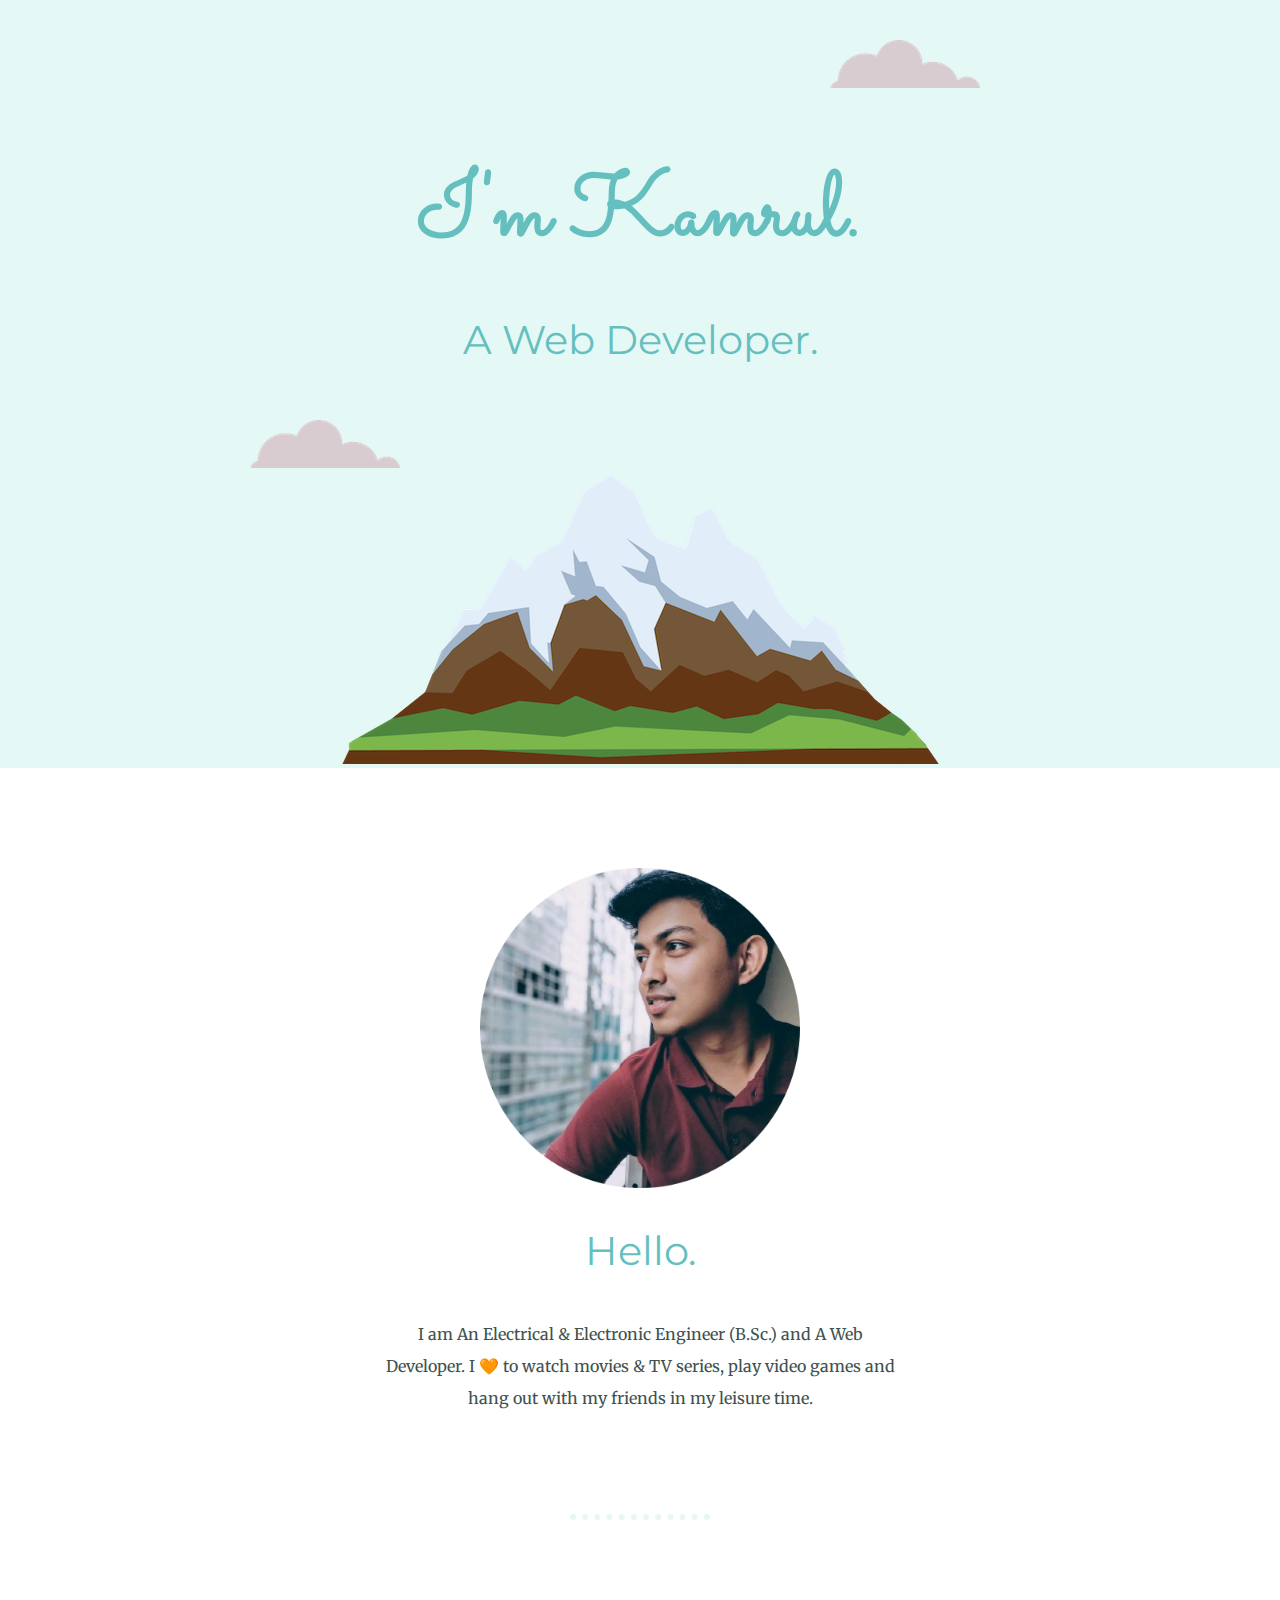
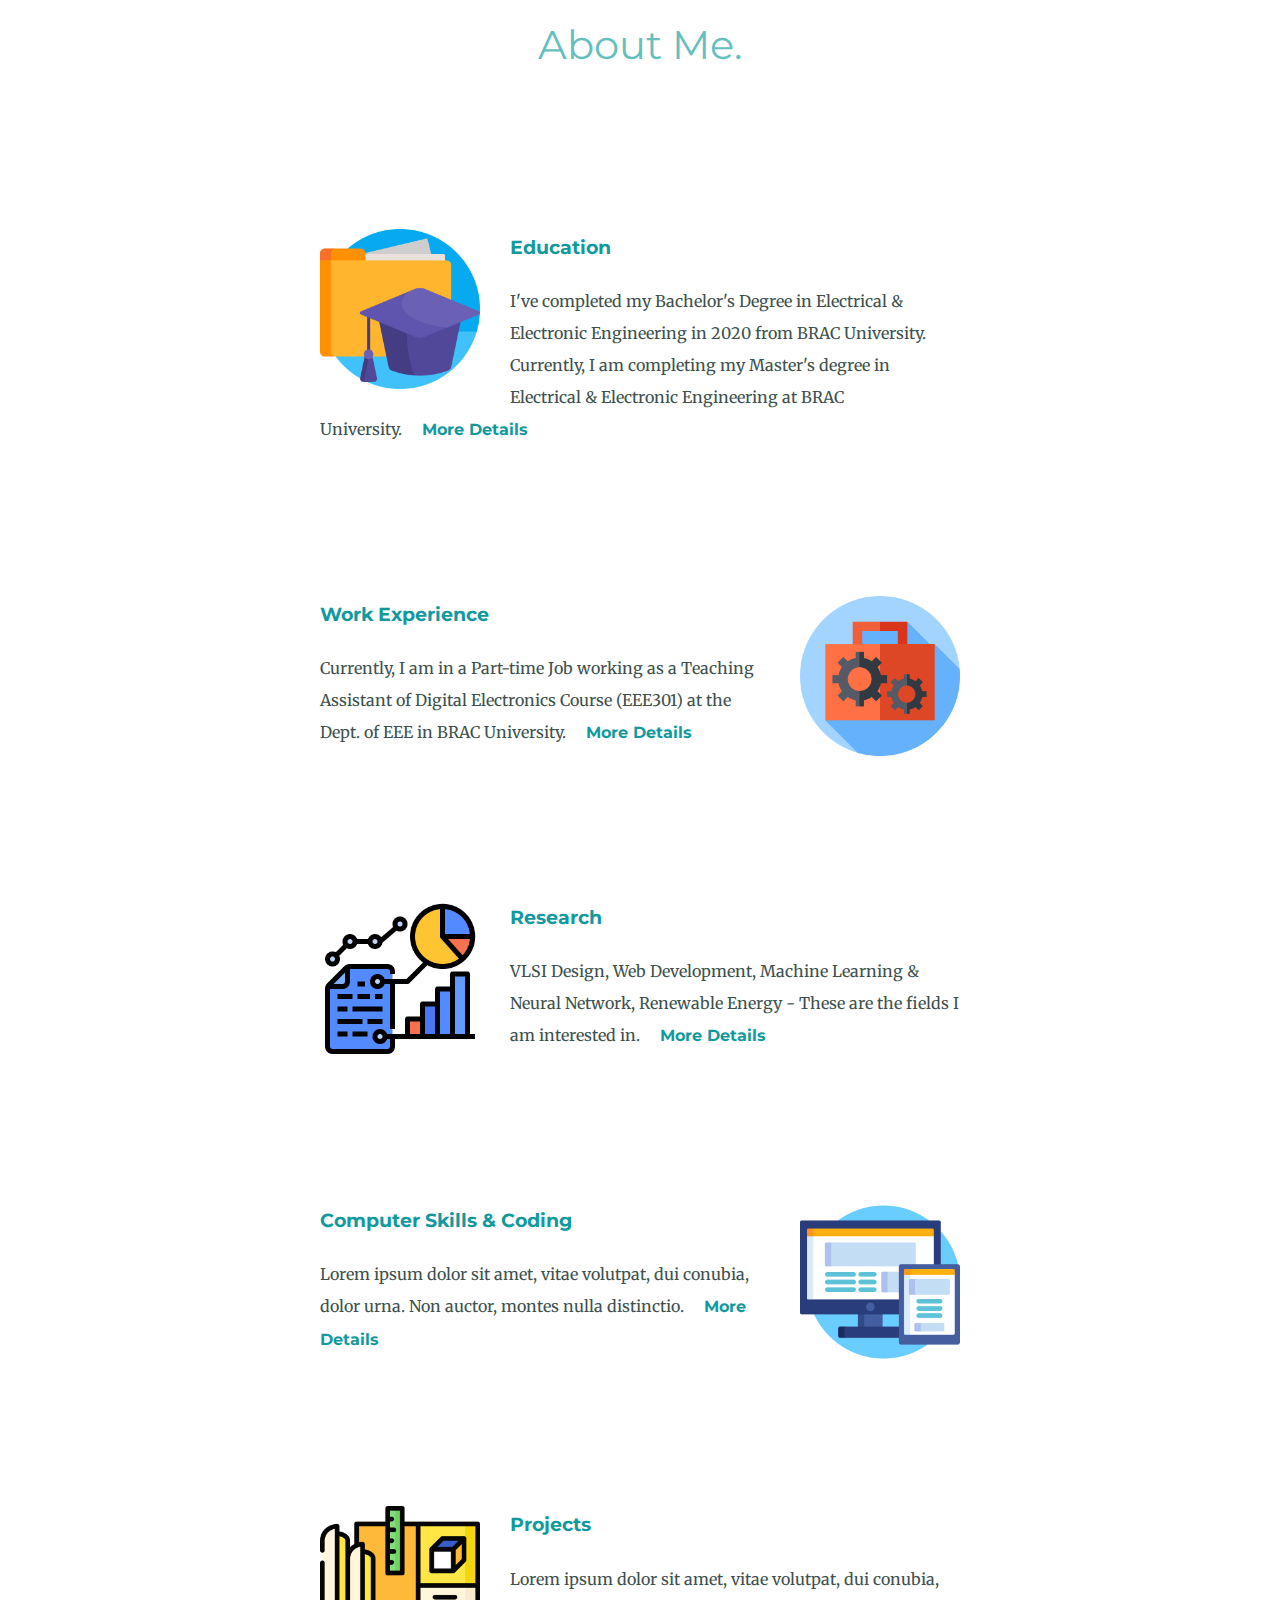
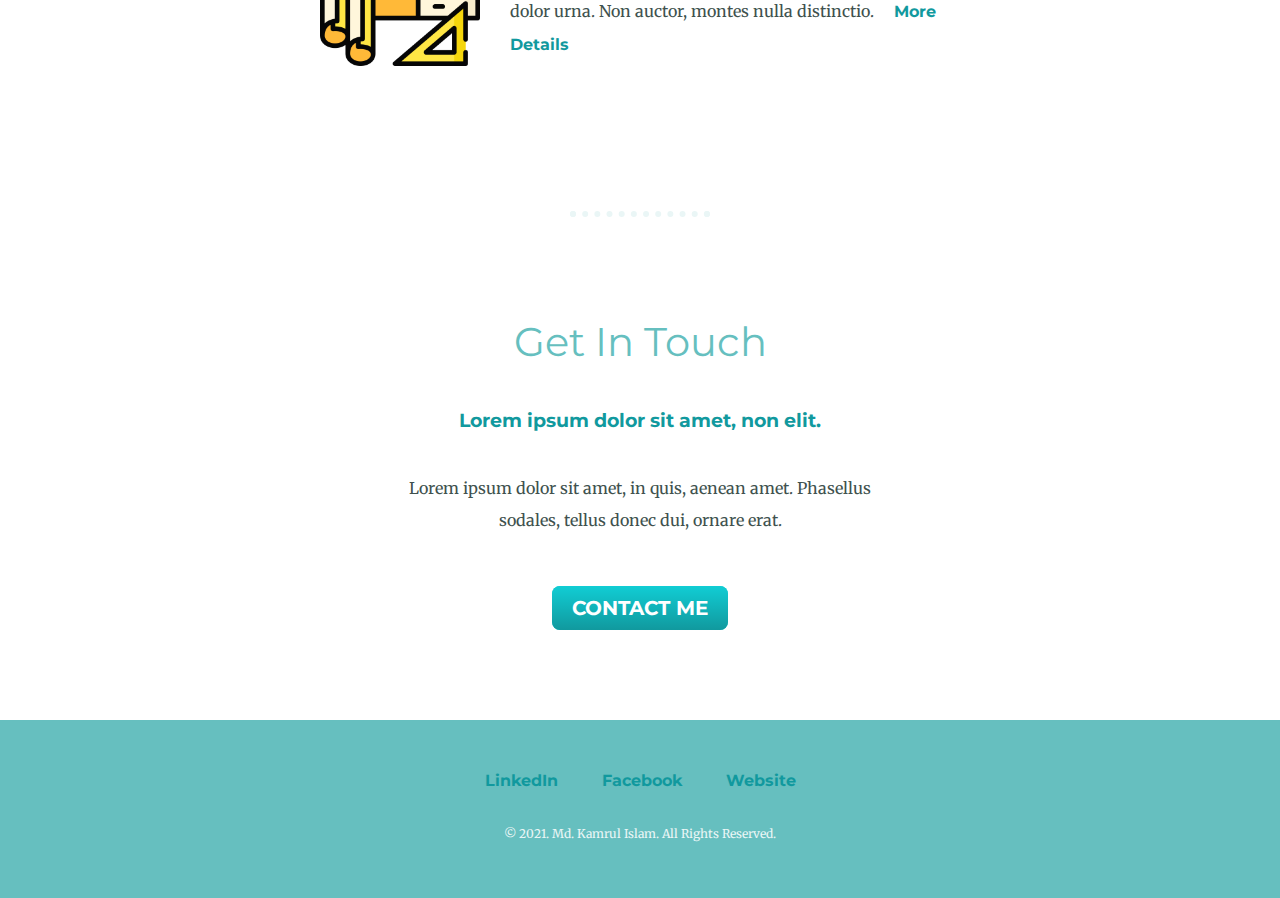
==== index.html @ ccb2a46f "2nd Commit - 22nd June 2021" ====
<!DOCTYPE html>
<html lang="en" dir="ltr">
  <head>
    <meta name="description" charset="utf-8" content="Md. Kamrul Islam. Electrial and Electronic Engineering. Computer Science. BRAC University. Interested Areas: VLSI Design, Web Development, Machine Learning & Neural Network, Renewable Energy.">
    <title>Md. Kamrul Islam</title>
    <link rel="icon" href="images/Kamrul-favicon.ico">
    <link rel="stylesheet" href="css/styles.css">
    <link rel="preconnect" href="https://fonts.gstatic.com">
    <link href="https://fonts.googleapis.com/css2?family=Merriweather:ital,wght@0,300;0,400;0,700;0,900;1,300;1,400;1,700;1,900&family=Montserrat:ital,wght@0,100;0,200;0,300;0,400;0,500;0,600;0,700;0,800;0,900;1,100;1,200;1,300;1,400;1,500;1,600;1,700;1,800;1,900&family=Sacramento&display=swap" rel="stylesheet">
  </head>
  <body>
    <div class="top-container">
      <img class="top-cloud" src="images/cloud.png" alt="cloud-img">
      <h1>I'm Kamrul.</h1>
      <h2 class="bio">A Web Developer.</h2>
      <img class="bot-cloud" src="images/cloud.png" alt="cloud-img">
      <img src="images/mountain.png" alt="mountain-img">
    </div>

    <div class="middle-container">
      <div class="profie">
        <img class="my-pic" src="images/kamrul-img2.png" alt="">
        <h2>Hello.</h2>
        <p class="intro">I am An Electrical & Electronic Engineer (B.Sc.) and A Web Developer. I 🧡 to watch movies & TV series, play video games and hang out with my friends in my leisure time.</p>
      </div>

      <hr>

      <div class="skills">
        <h2>About Me.</h2>
        <div class="slot">
          <div class="skill-row">
            <img class="edu-img" src="images/education.png" alt="">
            <h3>Education</h3>
            <p>I've completed my Bachelor's Degree in Electrical & Electronic Engineering in 2020 from BRAC University. Currently, I am completing my Master's degree in Electrical & Electronic Engineering at BRAC University.<a class="mid-anchor" href="education.html">More Details</a></p>
          </div>
        </div>
        <div class="slot">
          <div class="skill-row">
            <img class="work-img" src="images/work.png" alt="">
            <h3>Work Experience</h3>
            <p>Currently, I am in a Part-time Job working as a Teaching Assistant of Digital Electronics Course (EEE301) at the Dept. of EEE in BRAC University.<a class="mid-anchor" href="education.html">More Details</a></p>
          </div>
        </div>
        <div class="skill-row">
          <img class="res-img" src="images/research.png" alt="">
          <h3>Research</h3>
          <p>VLSI Design, Web Development, Machine Learning & Neural Network, Renewable Energy - These are the fields I am interested in.<a class="mid-anchor" href="education.html">More Details</a></p>
        </div>
        <div class="skill-row">
          <img class="comp-img" src="images/computer.png" alt="">
          <h3>Computer Skills & Coding</h3>
          <p>Lorem ipsum dolor sit amet, vitae volutpat, dui conubia, dolor urna. Non auctor, montes nulla distinctio.<a class="mid-anchor" href="education.html">More Details</a></p>
        </div>
        <div class="skill-row">
          <img class="proj-img" src="images/project.png" alt="">
          <h3>Projects</h3>
          <p>Lorem ipsum dolor sit amet, vitae volutpat, dui conubia, dolor urna. Non auctor, montes nulla distinctio.<a class="mid-anchor" href="education.html">More Details</a></p>
        </div>
      </div>

      <hr>

      <div class="contact-me">
        <h2>Get In Touch</h2>
        <h3>Lorem ipsum dolor sit amet, non elit.</h3>
        <p class="contact-message">Lorem ipsum dolor sit amet, in quis, aenean amet. Phasellus sodales, tellus donec dui, ornare erat.</p>
        <a class="btn" href="mailto:kamrulshuvo41@gmail.com">CONTACT ME</a>
      </div>
    </div>

    <div class="bottom-container">
      <a class="foot-anchor" href="https://www.linkedin.com/in/md-kamrul-islam-7409b4176/">LinkedIn</a>
      <a class="foot-anchor" href="https://www.facebook.com/kamrulshuvo20/">Facebook</a>
      <a class="foot-anchor" href="https://mdkamrulislam-web.github.io/My-CV/">Website</a>
      <p class="copy-right">© 2021. Md. Kamrul Islam. All Rights Reserved.</p>
    </div>
  </body>
</html>
---- css/styles.css ----
body{
  color: #40514E;
  margin: 0;
  text-align: center;
  font-family: 'Merriweather', serif;
}

h1{
  color: #66BFBF;
  font-family: 'Sacramento', cursive;
  font-size: 5.625rem;  /* 100% Font Size = 16px. Equivalent of 90px Font Size in % = (90/16)*100% = 562.5 */
  /* line-height: 2; */
  margin: 50px auto 0 auto;
  /* 1em = 16px = 100%. 90px = 5.625em
  rem = root em */
}
h2{
  color: #66BFBF;
  font-family: 'Montserrat', sans-serif;
  font-weight: normal;
  font-size: 2.50rem;
  padding-bottom: 10px;
}

h3{
  color: #11999E;
  font-family: 'Montserrat', sans-serif;
}

p{
  line-height: 2;
}

hr{
  border: dotted #EAF6F6 6px;
  border-bottom: 0;
  width: 10%;
  margin: 100px auto;
}

a{
  color: #11999E;
  font-family: 'Montserrat', sans-serif;
  margin: 10px 20px;
  text-decoration: none;
  font-weight: bold;
}

a:hover{
  color: #EAF6F6;
  font-family: 'Montserrat', sans-serif;
  margin: 10px 20px;
  text-decoration: none;
  font-weight: bold;
}

.top-container{
  background-color: #E4F9F5;
  position: relative;
  padding-top: 100px;
}
/*
.bio{
  color: #66BFBF;
  font-family: 'Montserrat', sans-serif;
  font-weight: normal;
  font-size: 2.50rem;
}
*/
.top-cloud{
  position: absolute;
  right: 300px;
  top: 40px;
}

.bot-cloud{
  position: absolute;
  left: 250px;
  bottom: 300px;
}

/************* MIDDLE CONTAINER **************/
.middle-container{
  margin: 100px 0;
}

.my-pic{
  width: 25%;
}

.intro{
  width: 40%;
  margin: auto;
}

.slot{
}

.slot:hover{
  background-color: #EAF6F6;
}

.skill-row{
  margin: 150px auto;
  width: 50%;
  text-align: left;
  line-height: 2;
}

.edu-img{
  float: left;
  width: 25%;
  margin-right: 30px;
}

.work-img{
  float: right;
  width: 25%;
  margin-left: 30px;
}

.res-img{
  float: left;
  width: 25%;
  margin-right: 30px;
}

.comp-img{
  float: right;
  width: 25%;
  margin-left: 30px;
}

.proj-img{
  float: left;
  width: 25%;
  margin-right: 30px;
}

.contact-message{
  width: 40%;
  margin: 40px auto 60px auto;
}

.btn {
  background: #11cdd4;
  background-image: -webkit-linear-gradient(top, #11cdd4, #11999e);
  background-image: -moz-linear-gradient(top, #11cdd4, #11999e);
  background-image: -ms-linear-gradient(top, #11cdd4, #11999e);
  background-image: -o-linear-gradient(top, #11cdd4, #11999e);
  background-image: linear-gradient(to bottom, #11cdd4, #11999e);
  -webkit-border-radius: 8;
  -moz-border-radius: 8;
  border-radius: 8px;
  font-family: 'Montserrat', sans-serif;
  font-weight: bold;
  color: #ffffff;
  font-size: 20px;
  padding: 10px 20px 10px 20px;
  text-decoration: none;
}

.btn:hover {
  background: #30e3cb;
  background-image: -webkit-linear-gradient(top, #30e3cb, #2bc4ad);
  background-image: -moz-linear-gradient(top, #30e3cb, #2bc4ad);
  background-image: -ms-linear-gradient(top, #30e3cb, #2bc4ad);
  background-image: -o-linear-gradient(top, #30e3cb, #2bc4ad);
  background-image: linear-gradient(to bottom, #30e3cb, #2bc4ad);
  text-decoration: none;
}

.bottom-container{
  background-color: #66BFBF;
  padding: 50px 0 20px 0;
}

.copy-right{
  color: #EAF6F6;
  font-size: 0.75rem;
  padding: 20px 0;
}

/*
font-family: 'Merriweather', serif;
font-family: 'Montserrat', sans-serif;
font-family: 'Sacramento', cursive;
*/
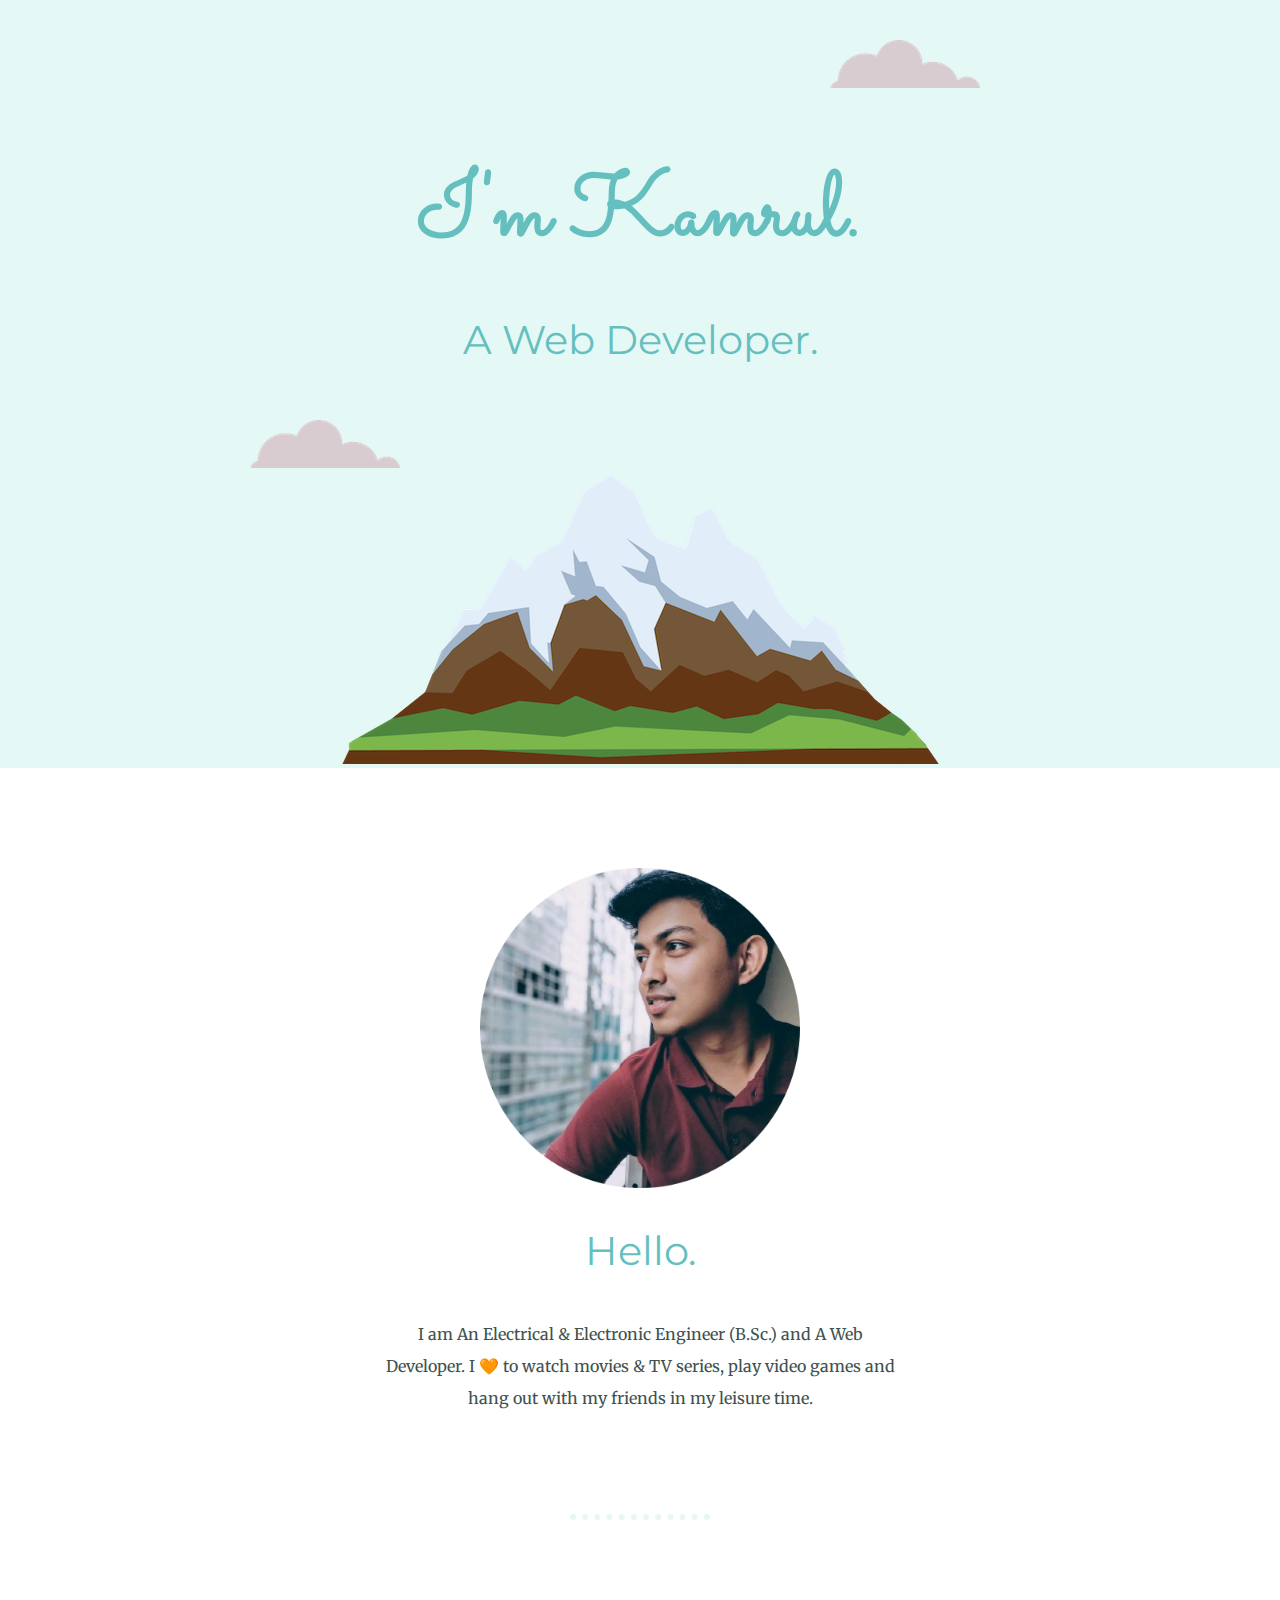
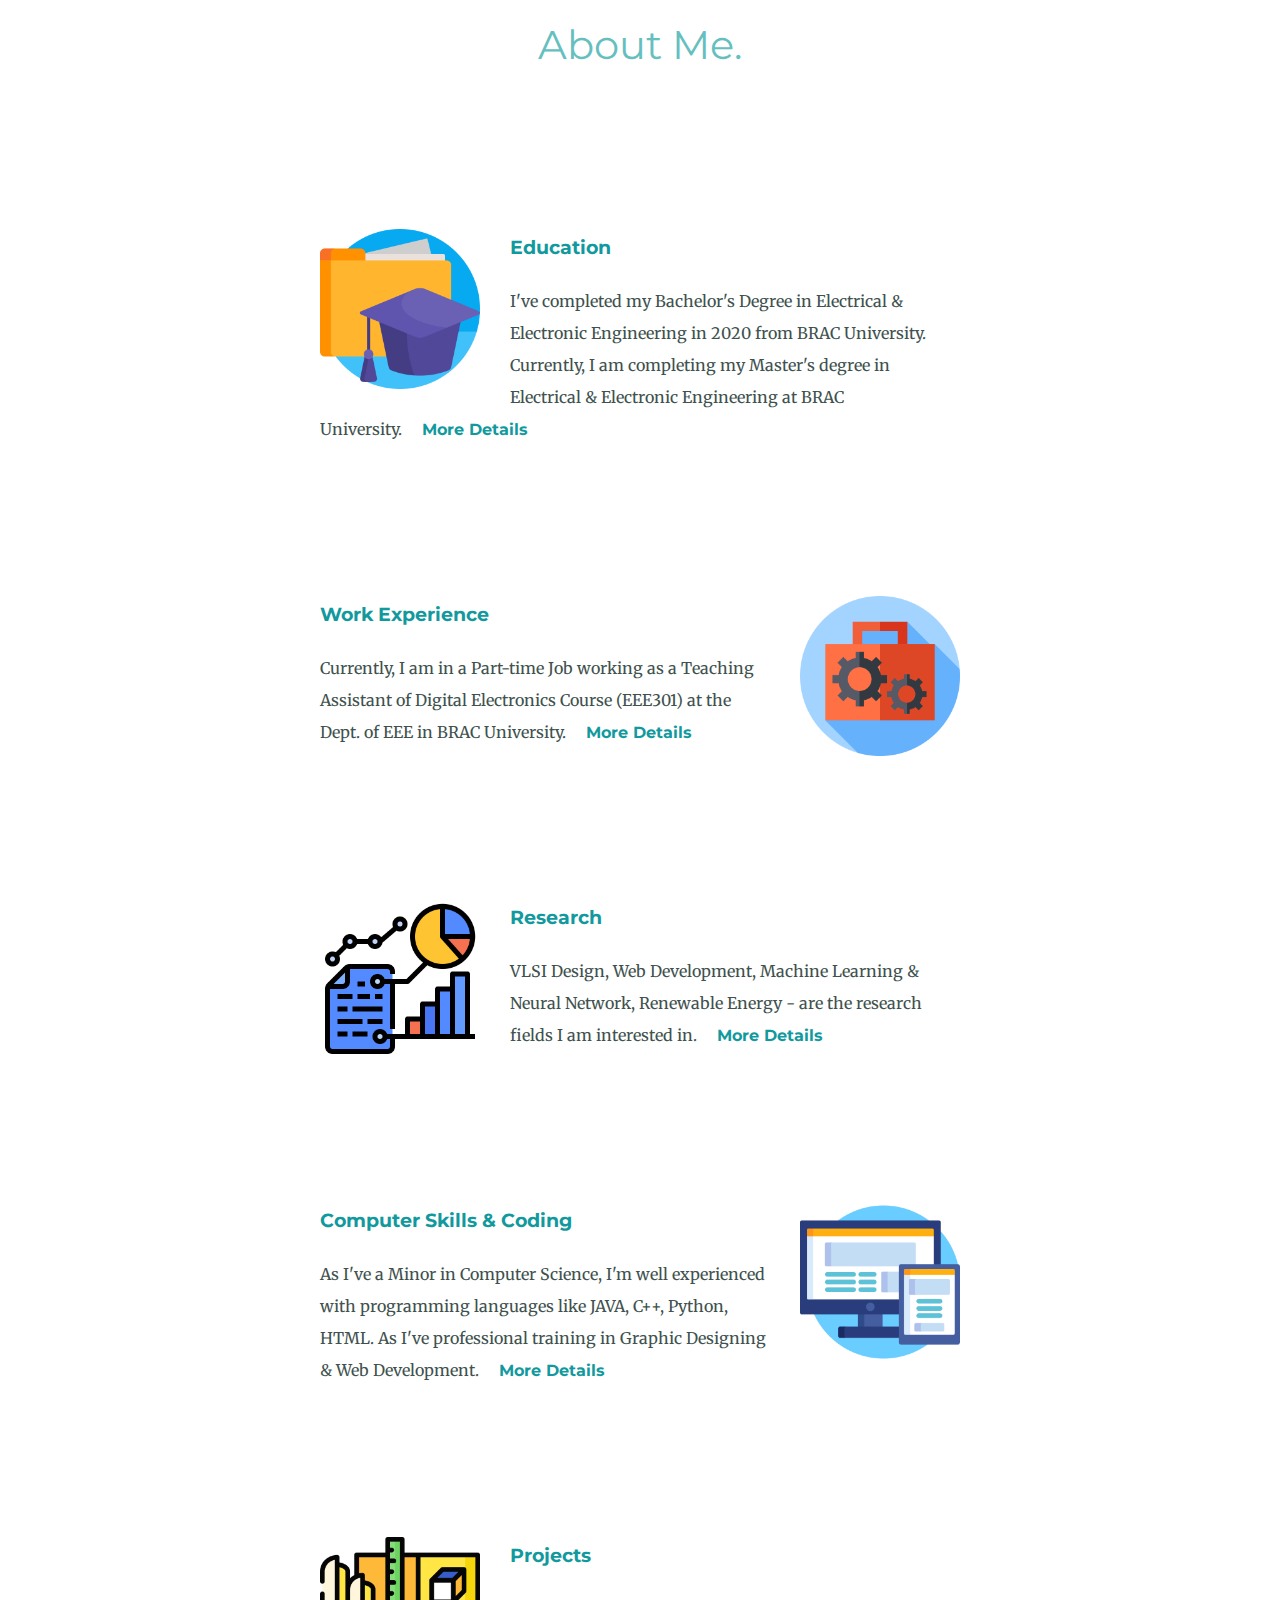
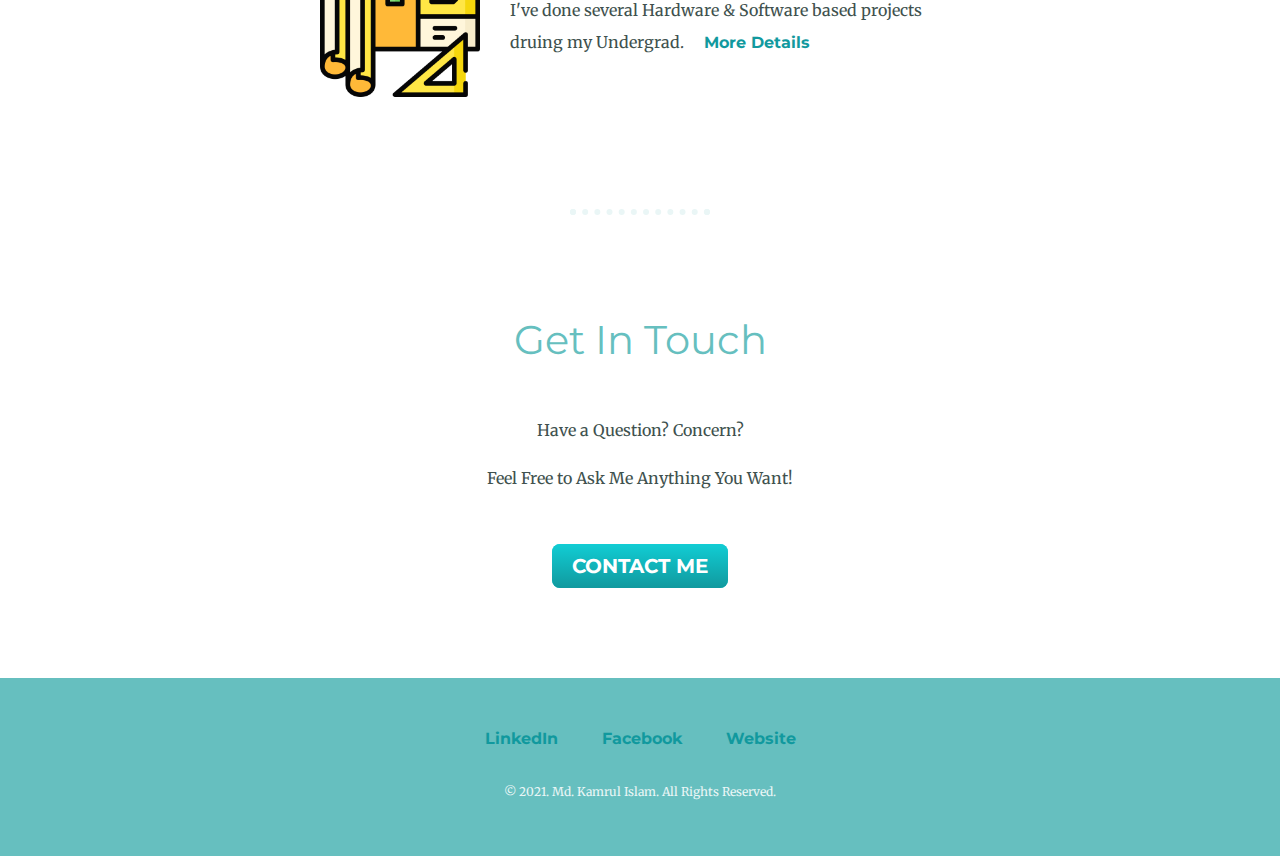
==== commit c993afdb: "3rd Commit - 22nd June 2021" ====
--- a/index.html
+++ b/index.html
@@ -42,20 +42,26 @@
             <p>Currently, I am in a Part-time Job working as a Teaching Assistant of Digital Electronics Course (EEE301) at the Dept. of EEE in BRAC University.<a class="mid-anchor" href="education.html">More Details</a></p>
           </div>
         </div>
-        <div class="skill-row">
-          <img class="res-img" src="images/research.png" alt="">
-          <h3>Research</h3>
-          <p>VLSI Design, Web Development, Machine Learning & Neural Network, Renewable Energy - These are the fields I am interested in.<a class="mid-anchor" href="education.html">More Details</a></p>
+        <div class="slot">
+          <div class="skill-row">
+            <img class="res-img" src="images/research.png" alt="">
+            <h3>Research</h3>
+            <p>VLSI Design, Web Development, Machine Learning & Neural Network, Renewable Energy - are the research fields I am interested in.<a class="mid-anchor" href="education.html">More Details</a></p>
+          </div>
         </div>
-        <div class="skill-row">
-          <img class="comp-img" src="images/computer.png" alt="">
-          <h3>Computer Skills & Coding</h3>
-          <p>Lorem ipsum dolor sit amet, vitae volutpat, dui conubia, dolor urna. Non auctor, montes nulla distinctio.<a class="mid-anchor" href="education.html">More Details</a></p>
+        <div class="slot">
+          <div class="skill-row">
+            <img class="comp-img" src="images/computer.png" alt="">
+            <h3>Computer Skills & Coding</h3>
+            <p>As I've a Minor in Computer Science, I'm well experienced with programming languages like JAVA, C++, Python, HTML. As I've professional training in Graphic Designing & Web Development.<a class="mid-anchor" href="education.html">More Details</a></p>
+          </div>
         </div>
-        <div class="skill-row">
-          <img class="proj-img" src="images/project.png" alt="">
-          <h3>Projects</h3>
-          <p>Lorem ipsum dolor sit amet, vitae volutpat, dui conubia, dolor urna. Non auctor, montes nulla distinctio.<a class="mid-anchor" href="education.html">More Details</a></p>
+        <div class="slot">
+          <div class="skill-row">
+            <img class="proj-img" src="images/project.png" alt="">
+            <h3>Projects</h3>
+            <p>I've done several Hardware & Software based projects druing my Undergrad.<a class="mid-anchor" href="education.html">More Details</a></p>
+          </div>
         </div>
       </div>
 
@@ -63,9 +69,12 @@
 
       <div class="contact-me">
         <h2>Get In Touch</h2>
-        <h3>Lorem ipsum dolor sit amet, non elit.</h3>
-        <p class="contact-message">Lorem ipsum dolor sit amet, in quis, aenean amet. Phasellus sodales, tellus donec dui, ornare erat.</p>
-        <a class="btn" href="mailto:kamrulshuvo41@gmail.com">CONTACT ME</a>
+        <h3></h3>
+        <div class="contact-message">
+          <p>Have a Question? Concern?</p>
+          <p>Feel Free to Ask Me Anything You Want!</p>
+        </div>
+        <a class="btn" href="contactme.html">CONTACT ME</a>
       </div>
     </div>
 
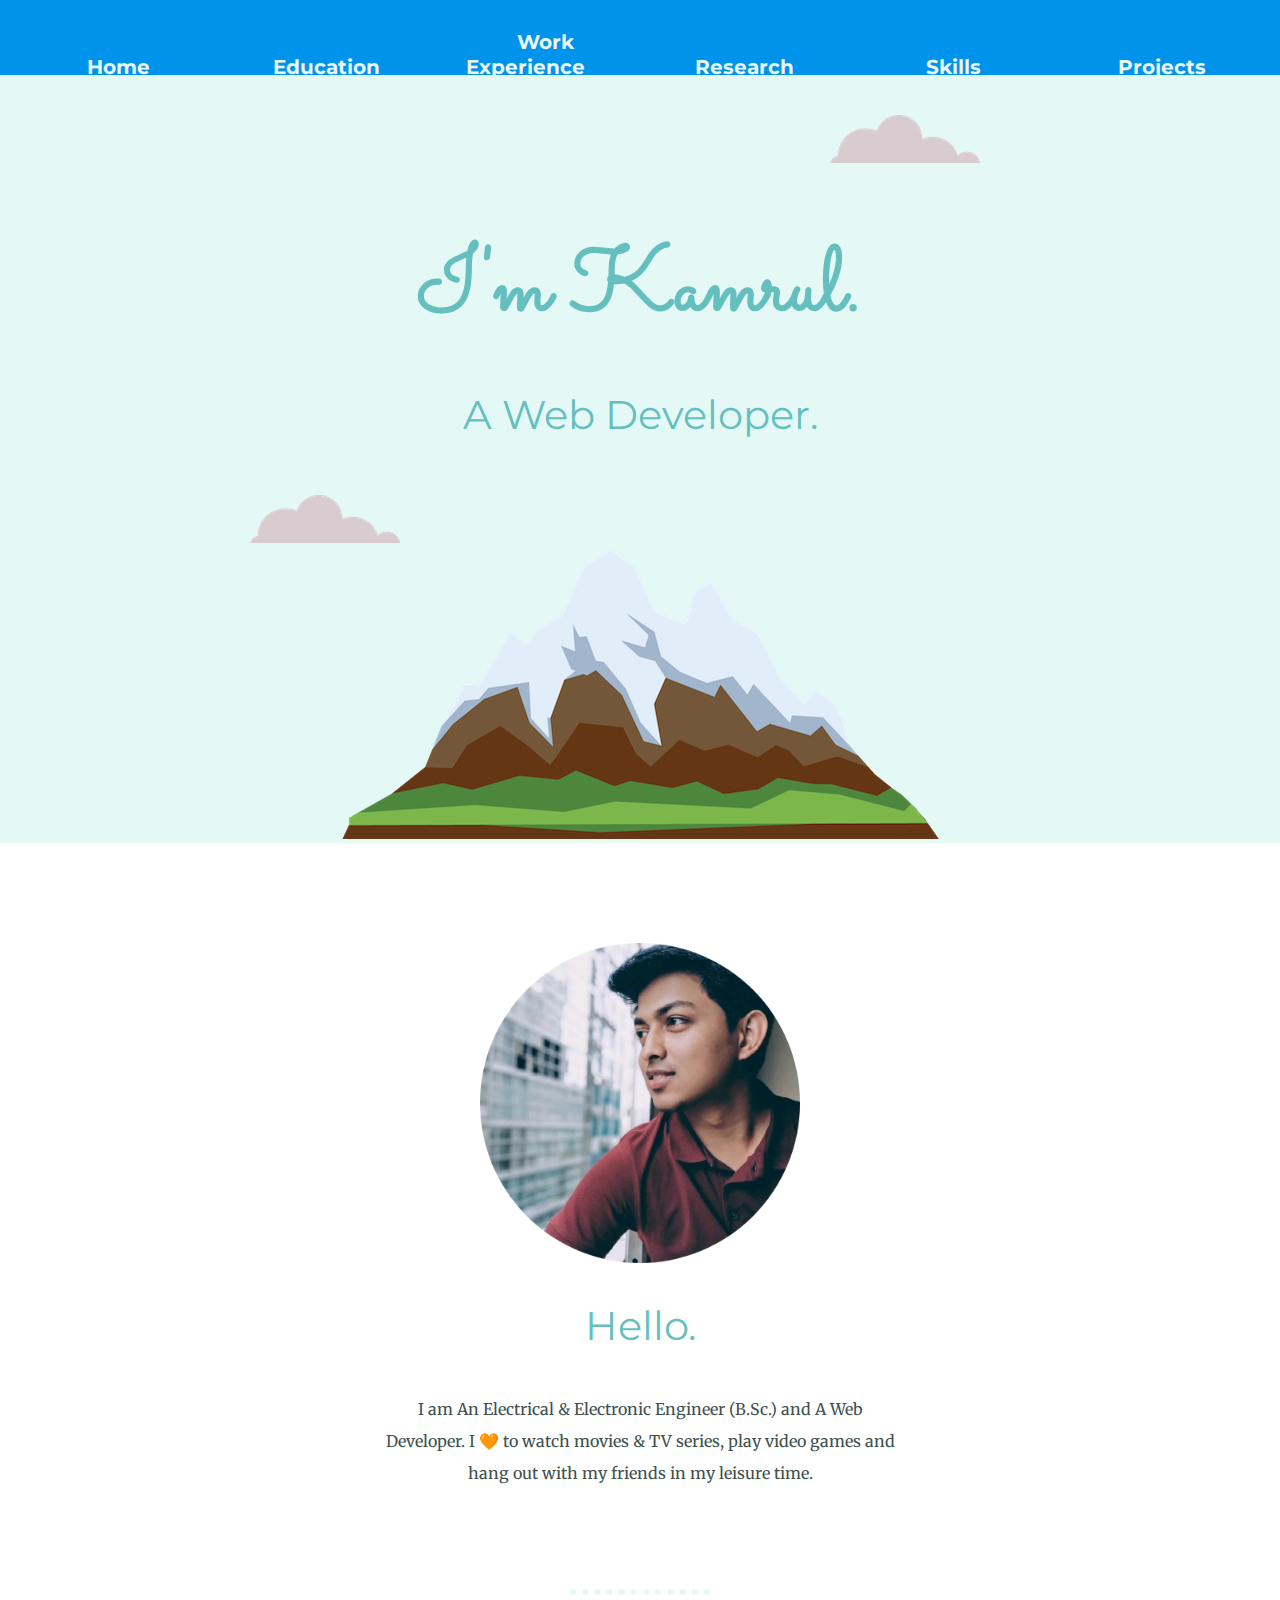
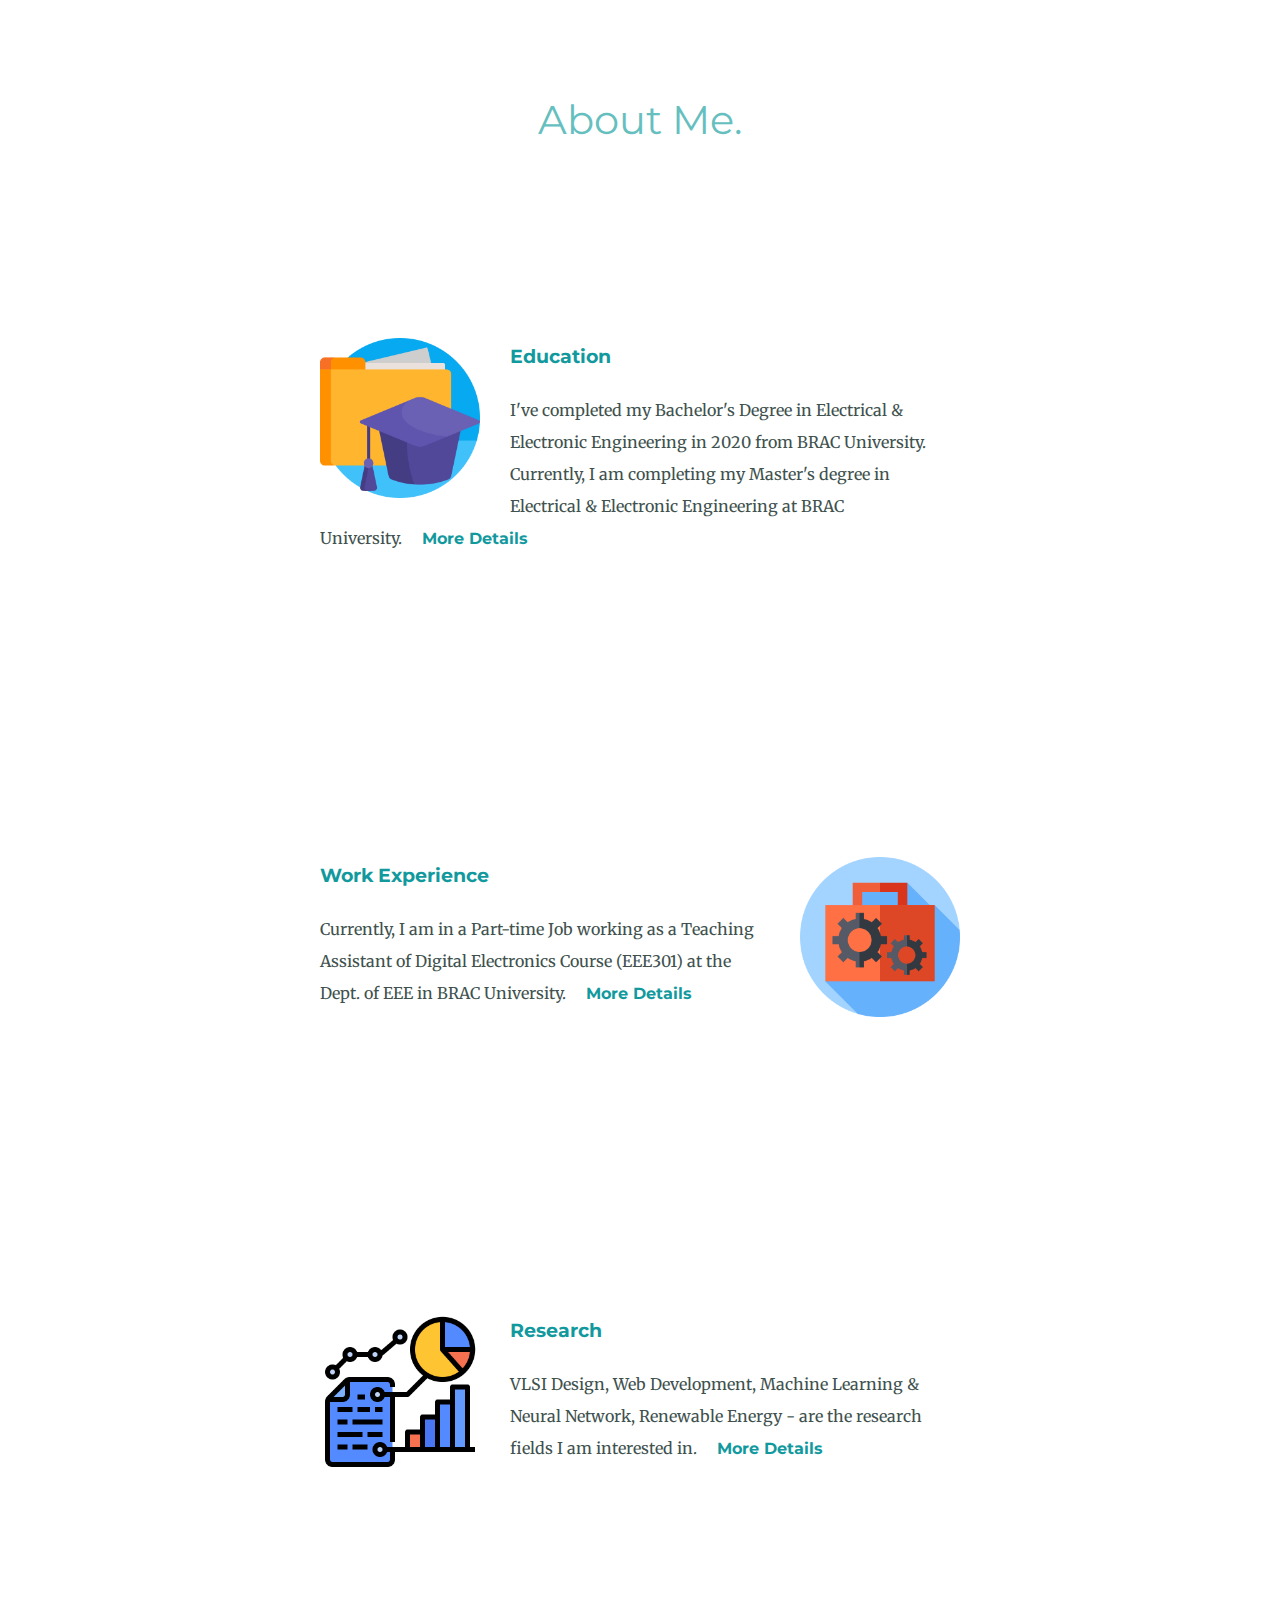
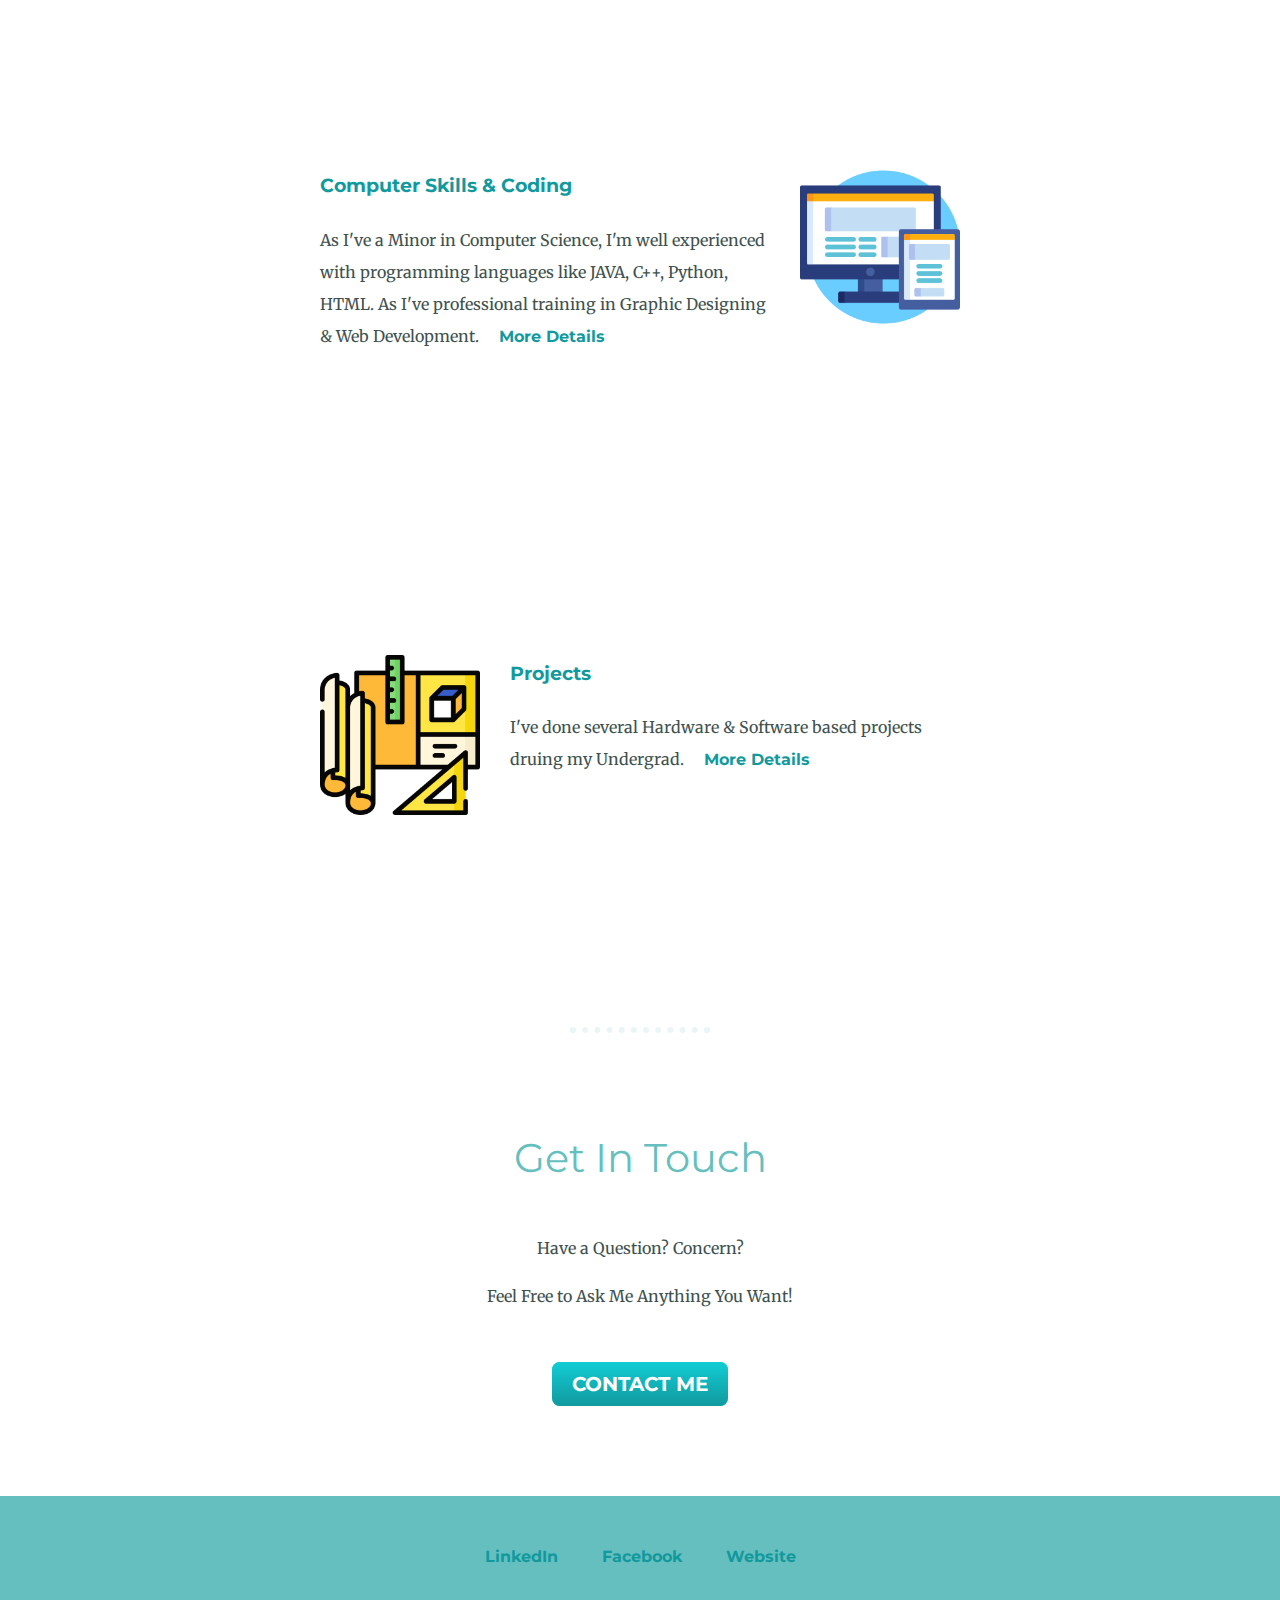
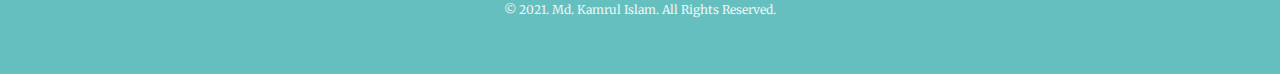
==== commit a4324e02: "8th Commit - 23rd June 2021" ====
--- a/index.html
+++ b/index.html
@@ -5,10 +5,32 @@
     <title>Md. Kamrul Islam</title>
     <link rel="icon" href="images/Kamrul-favicon.ico">
     <link rel="stylesheet" href="css/styles.css">
+    <link rel="stylesheet" href="css/contact-me-styles.css">
     <link rel="preconnect" href="https://fonts.gstatic.com">
     <link href="https://fonts.googleapis.com/css2?family=Merriweather:ital,wght@0,300;0,400;0,700;0,900;1,300;1,400;1,700;1,900&family=Montserrat:ital,wght@0,100;0,200;0,300;0,400;0,500;0,600;0,700;0,800;0,900;1,100;1,200;1,300;1,400;1,500;1,600;1,700;1,800;1,900&family=Sacramento&display=swap" rel="stylesheet">
   </head>
   <body>
+    <div class="navigation-bar">
+      <div class="nav-obj">
+        <a class="nav-anchor" href="index.html">Home</a>
+      </div>
+      <div class="nav-obj">
+        <a class="nav-anchor" href="education.html">Education</a>
+      </div>
+      <div class="nav-obj">
+        <a class="nav-anchor" href="work.html">Work Experience</a>
+      </div>
+      <div class="nav-obj">
+        <a class="nav-anchor" href="research.html">Research</a>
+      </div>
+      <div class="nav-obj">
+        <a class="nav-anchor" href="skills.html">Skills</a>
+      </div>
+      <div class="nav-obj">
+        <a class="nav-anchor" href="projects.html">Projects</a>
+      </div>
+    </div>
+
     <div class="top-container">
       <img class="top-cloud" src="images/cloud.png" alt="cloud-img">
       <h1>I'm Kamrul.</h1>
@@ -74,7 +96,7 @@
           <p>Have a Question? Concern?</p>
           <p>Feel Free to Ask Me Anything You Want!</p>
         </div>
-        <a class="btn" href="contactme.html">CONTACT ME</a>
+        <a class="btn" href="contact-me.html">CONTACT ME</a>
       </div>
     </div>
 
--- a/css/styles.css
+++ b/css/styles.css
@@ -84,6 +84,22 @@
   margin: 100px 0;
 }
 
+.mid-anchor{
+  color: #11999E;
+  font-family: 'Montserrat', sans-serif;
+  margin: 10px 20px;
+  text-decoration: none;
+  font-weight: bold;
+}
+
+.mid-anchor:hover{
+  color: black;
+  font-family: 'Montserrat', sans-serif;
+  margin: 10px 20px;
+  text-decoration: none;
+  font-weight: bold;
+}
+
 .my-pic{
   width: 25%;
 }
@@ -94,9 +110,13 @@
 }
 
 .slot{
+  padding-top: 1px;
+  padding-bottom: 1px;
 }
 
 .slot:hover{
+  padding-top: 1px;
+  padding-bottom: 1px;
   background-color: #EAF6F6;
 }
 
@@ -138,7 +158,7 @@
 }
 
 .contact-message{
-  width: 40%;
+  width: 30%;
   margin: 40px auto 60px auto;
 }
 
--- a/css/contact-me-styles.css
+++ b/css/contact-me-styles.css
@@ -0,0 +1,38 @@
+.navigation-bar{
+  color: #EAF6F6;
+  background-color: #0093EB;
+  height: 75px;
+}
+
+.nav-obj{
+  font-size: 20px;
+  height: 18px;
+  display: inline-block;
+  padding-top: 28.7px;
+  padding-bottom: 28.7px;
+  width: 16%;
+}
+
+.nav-obj:hover{
+  background-color: #086EFC;
+  display: inline-block;
+  padding-top: 28.7px;
+  padding-bottom: 28.7px;
+  width: 16%;
+}
+
+.nav-anchor{
+  color: #EAF6F6;
+  font-family: 'Montserrat', sans-serif;
+  margin: 10px 20px;
+  text-decoration: none;
+  font-weight: bold;
+}
+
+.nav-anchor:hover{
+  color: #04367D;
+  font-family: 'Montserrat', sans-serif;
+  margin: 10px 20px;
+  text-decoration: none;
+  font-weight: bold;
+}
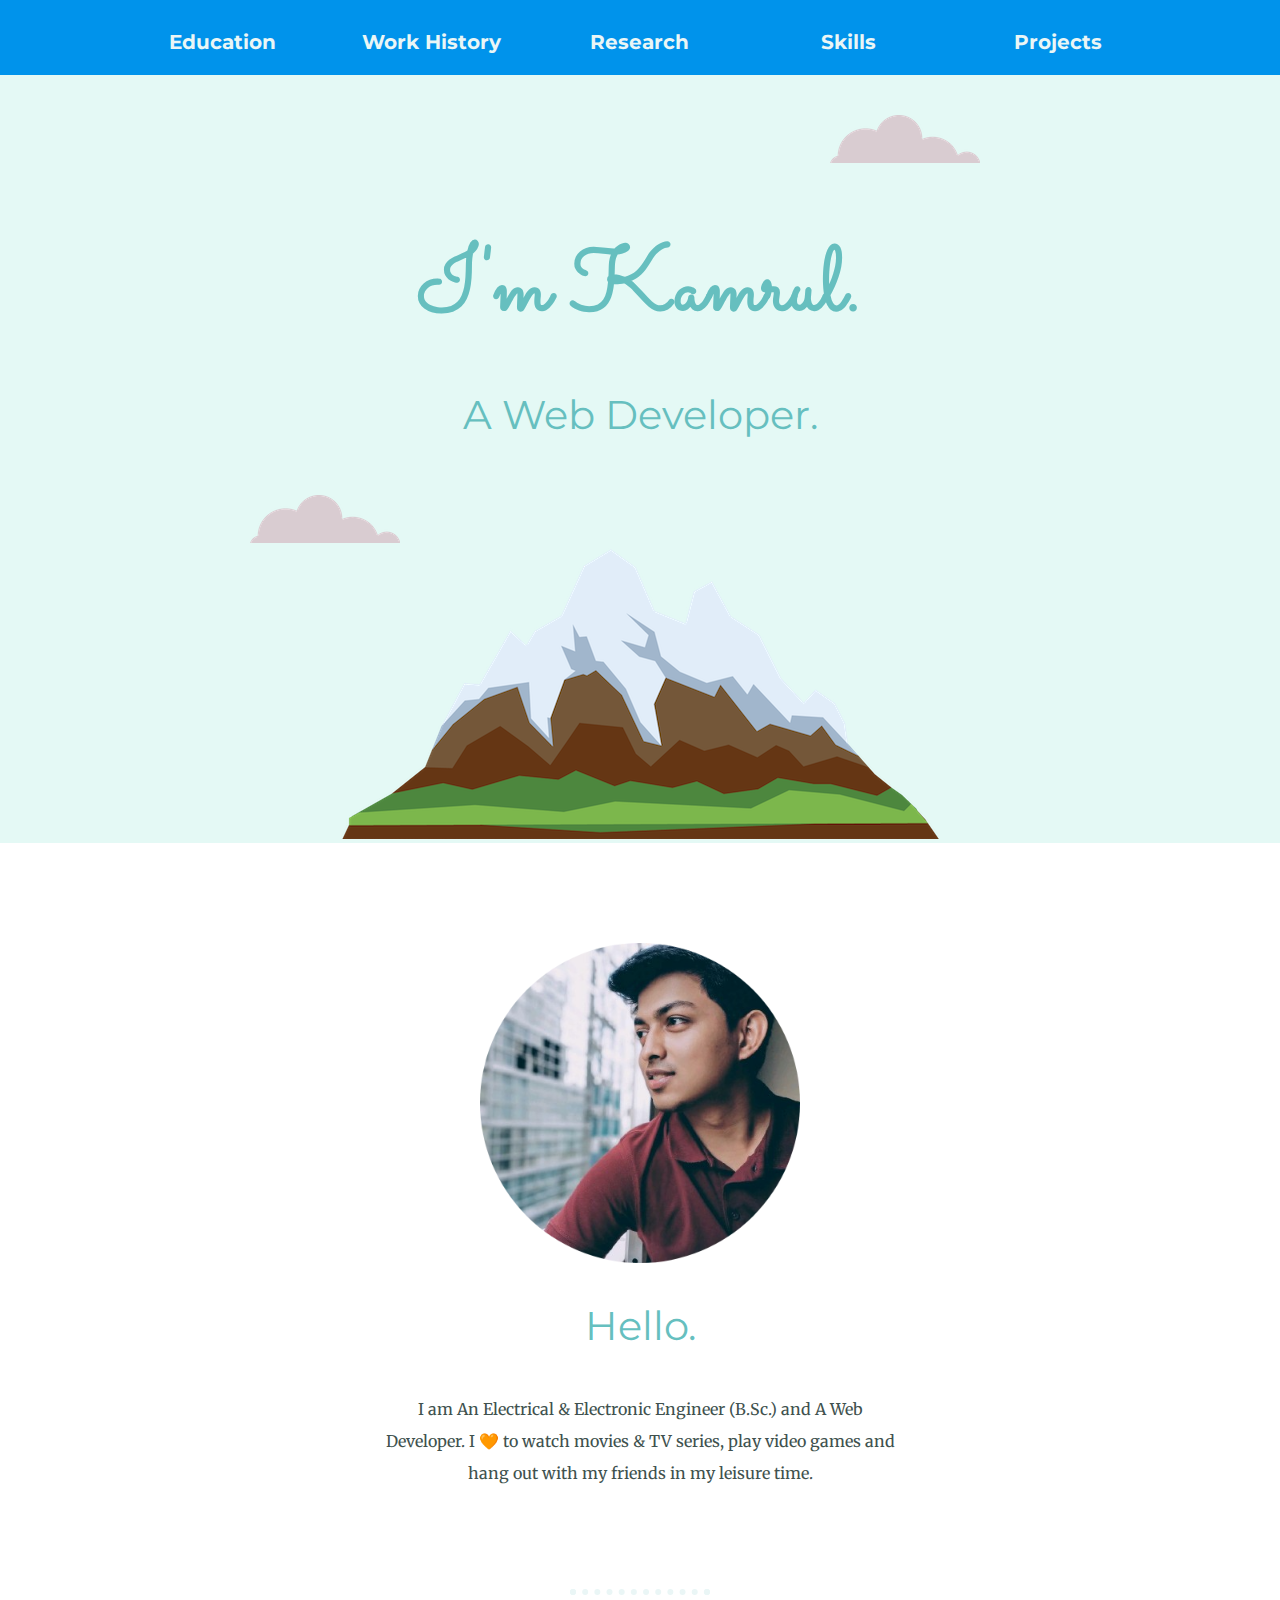
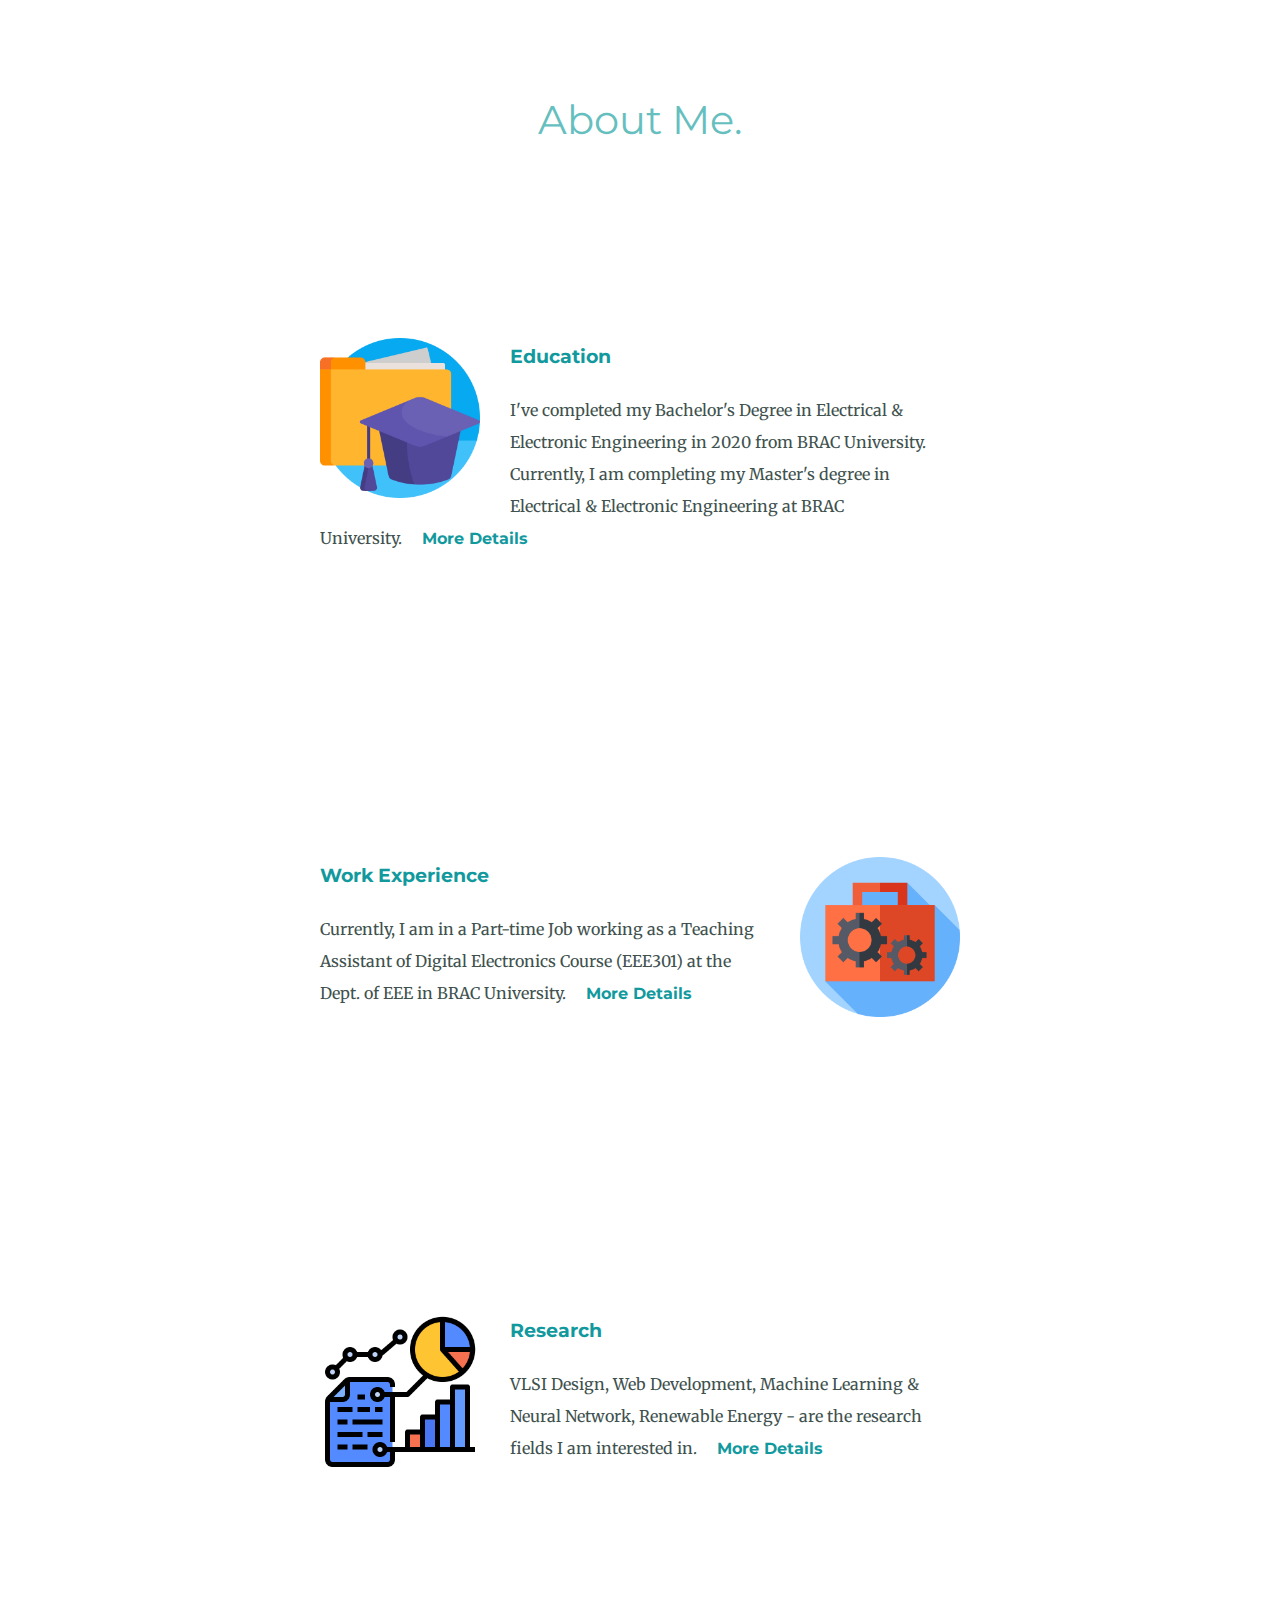
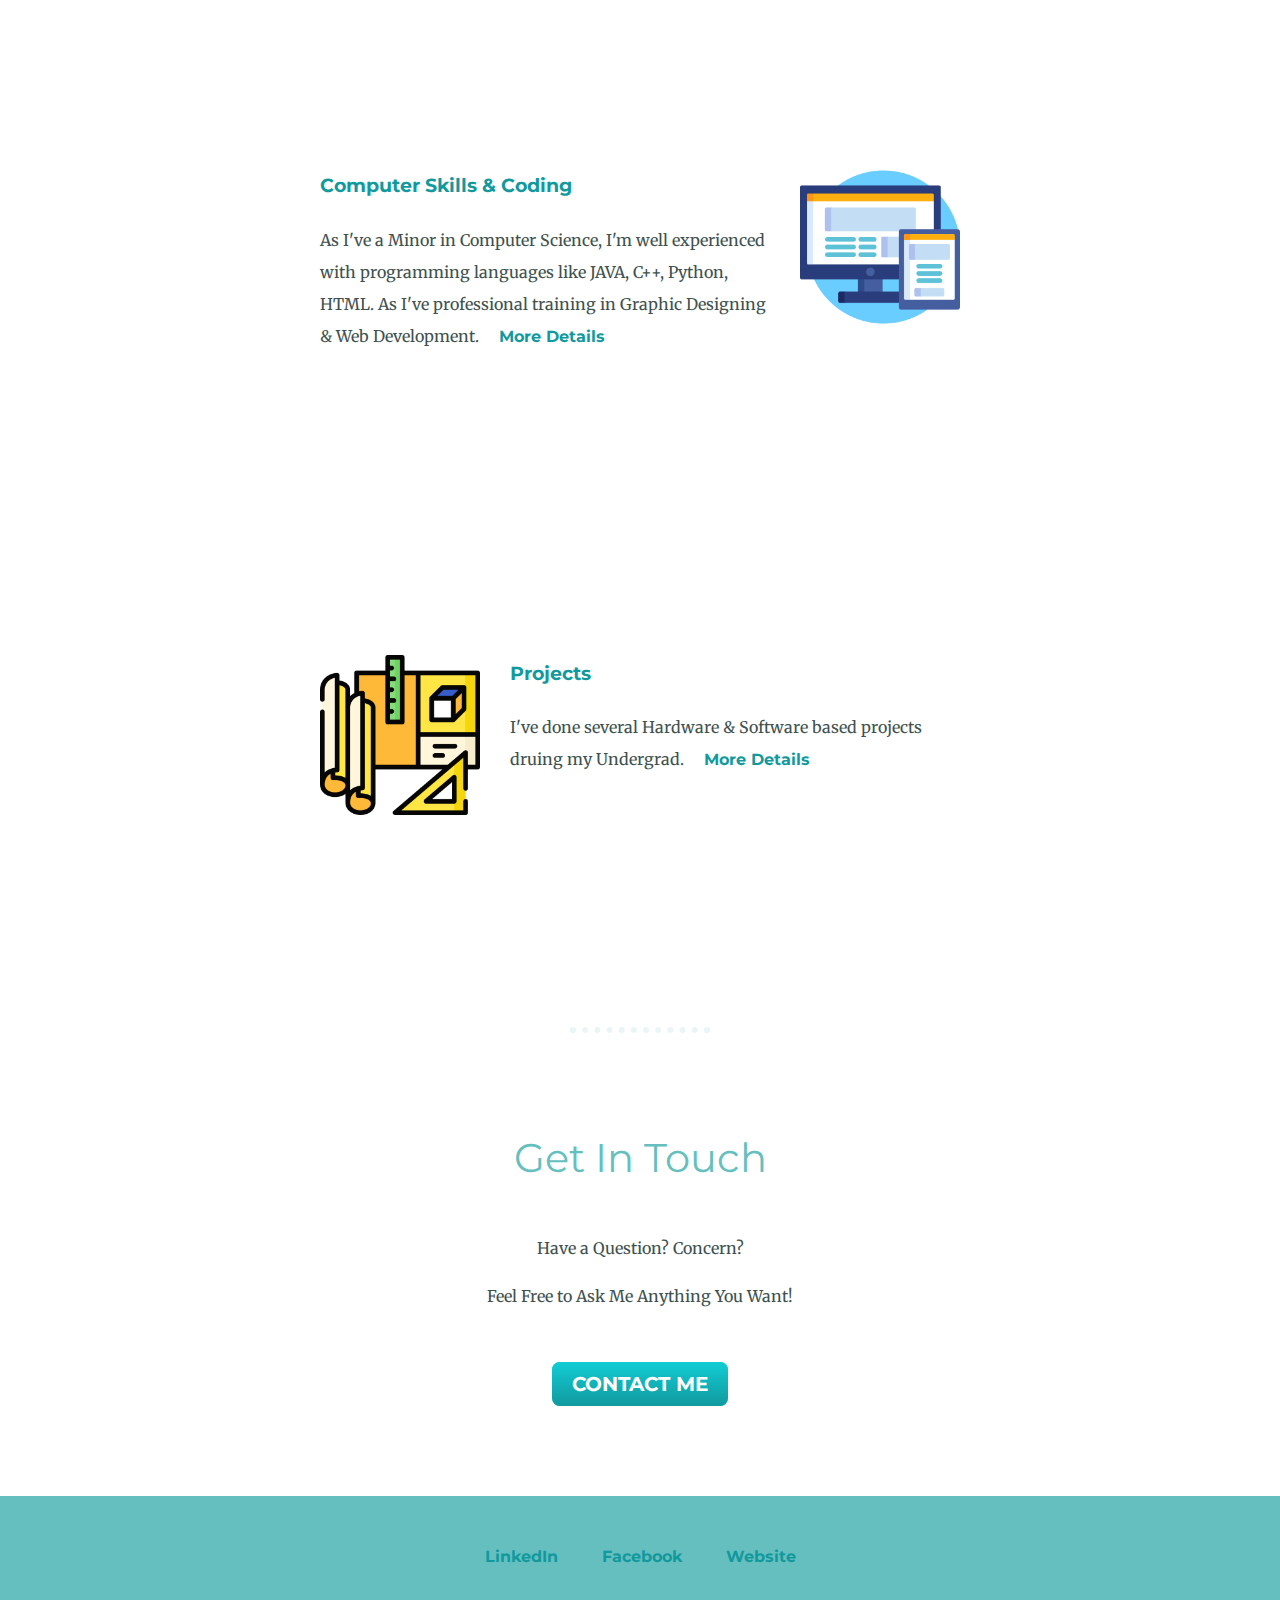
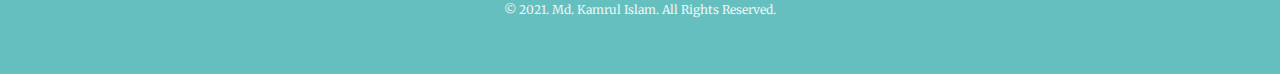
==== commit e124022a: "10th Commit - 23rd June 2021" ====
--- a/index.html
+++ b/index.html
@@ -12,13 +12,10 @@
   <body>
     <div class="navigation-bar">
       <div class="nav-obj">
-        <a class="nav-anchor" href="index.html">Home</a>
-      </div>
-      <div class="nav-obj">
         <a class="nav-anchor" href="education.html">Education</a>
       </div>
       <div class="nav-obj">
-        <a class="nav-anchor" href="work.html">Work Experience</a>
+        <a class="nav-anchor" href="work.html">Work History</a>
       </div>
       <div class="nav-obj">
         <a class="nav-anchor" href="research.html">Research</a>
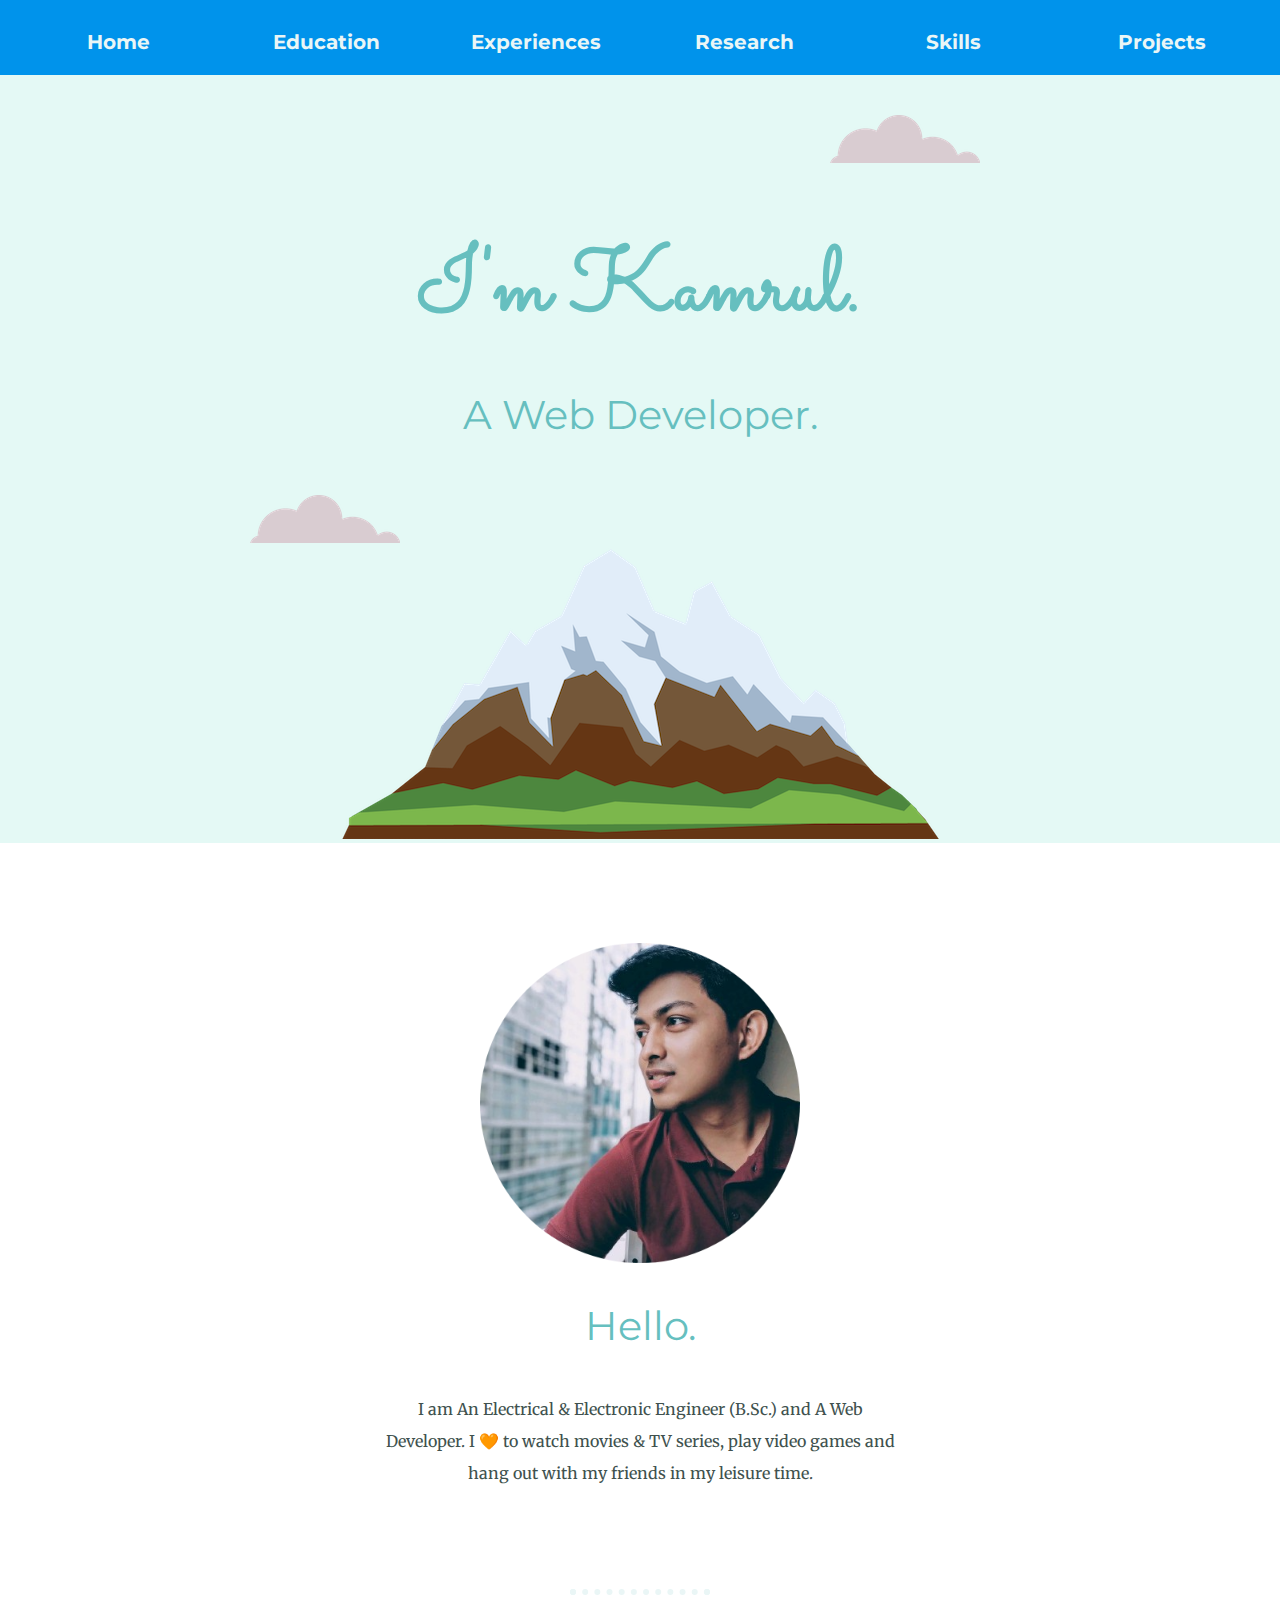
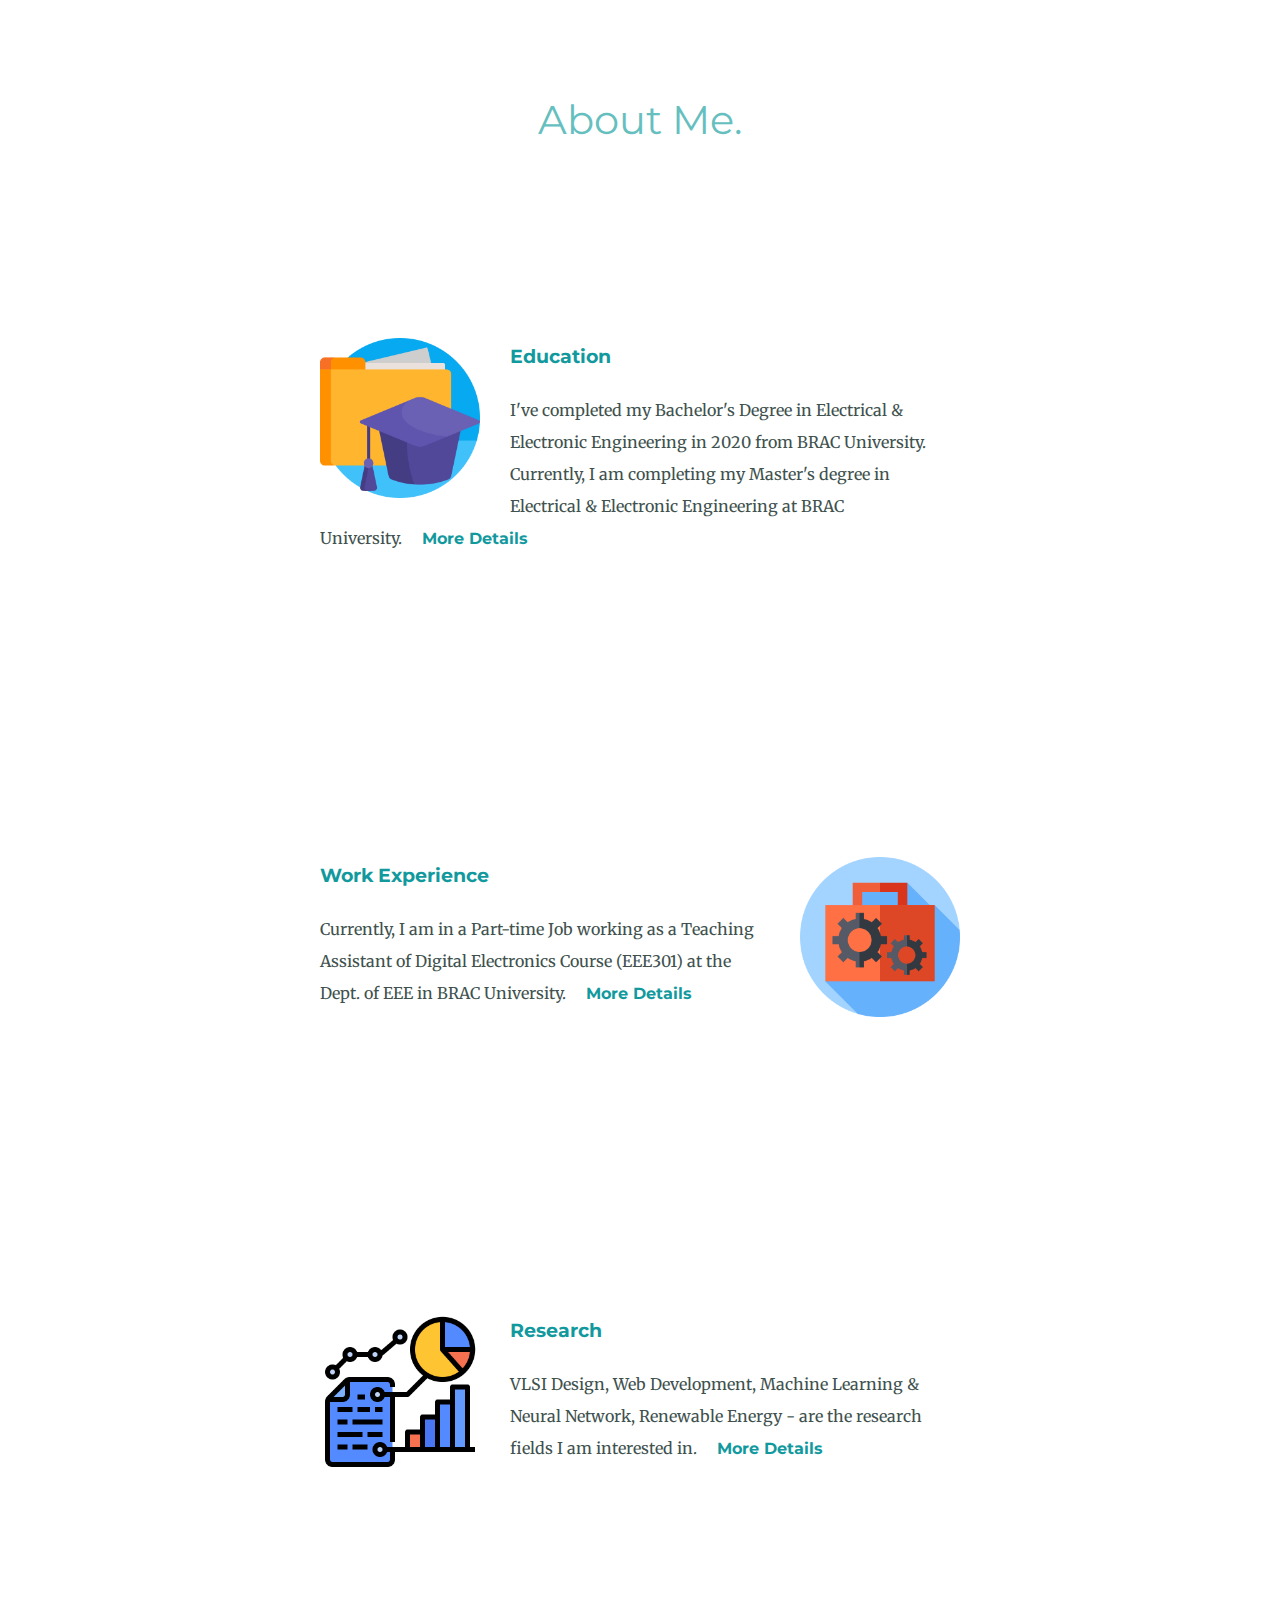
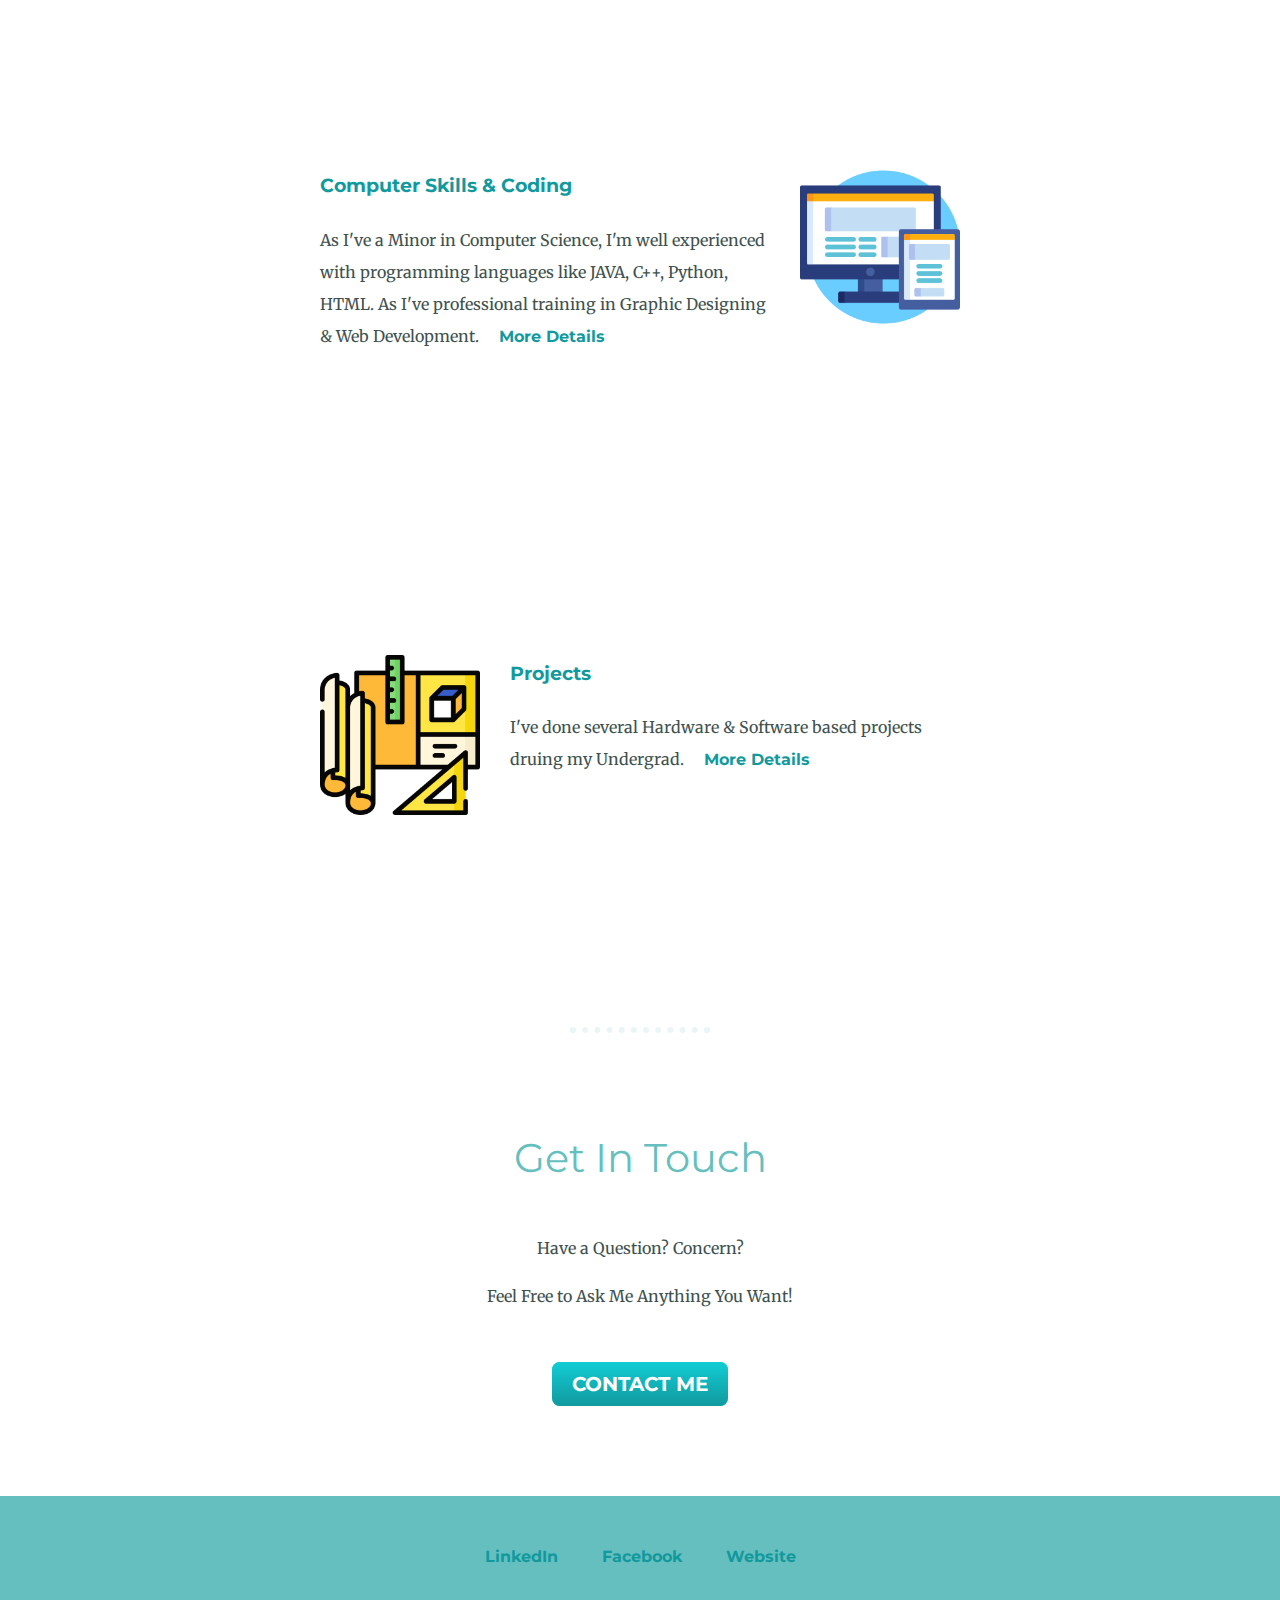
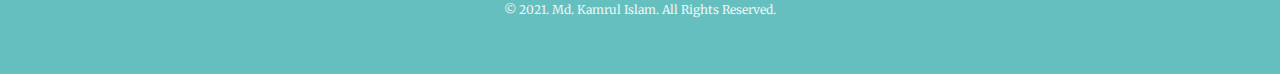
==== commit b6ad7b66: "12th Commit - 23rd June 2021" ====
--- a/index.html
+++ b/index.html
@@ -12,10 +12,13 @@
   <body>
     <div class="navigation-bar">
       <div class="nav-obj">
+        <a class="nav-anchor" href="index.html">Home</a>
+      </div>
+      <div class="nav-obj">
         <a class="nav-anchor" href="education.html">Education</a>
       </div>
       <div class="nav-obj">
-        <a class="nav-anchor" href="work.html">Work History</a>
+        <a class="nav-anchor" href="work.html">Experiences</a>
       </div>
       <div class="nav-obj">
         <a class="nav-anchor" href="research.html">Research</a>
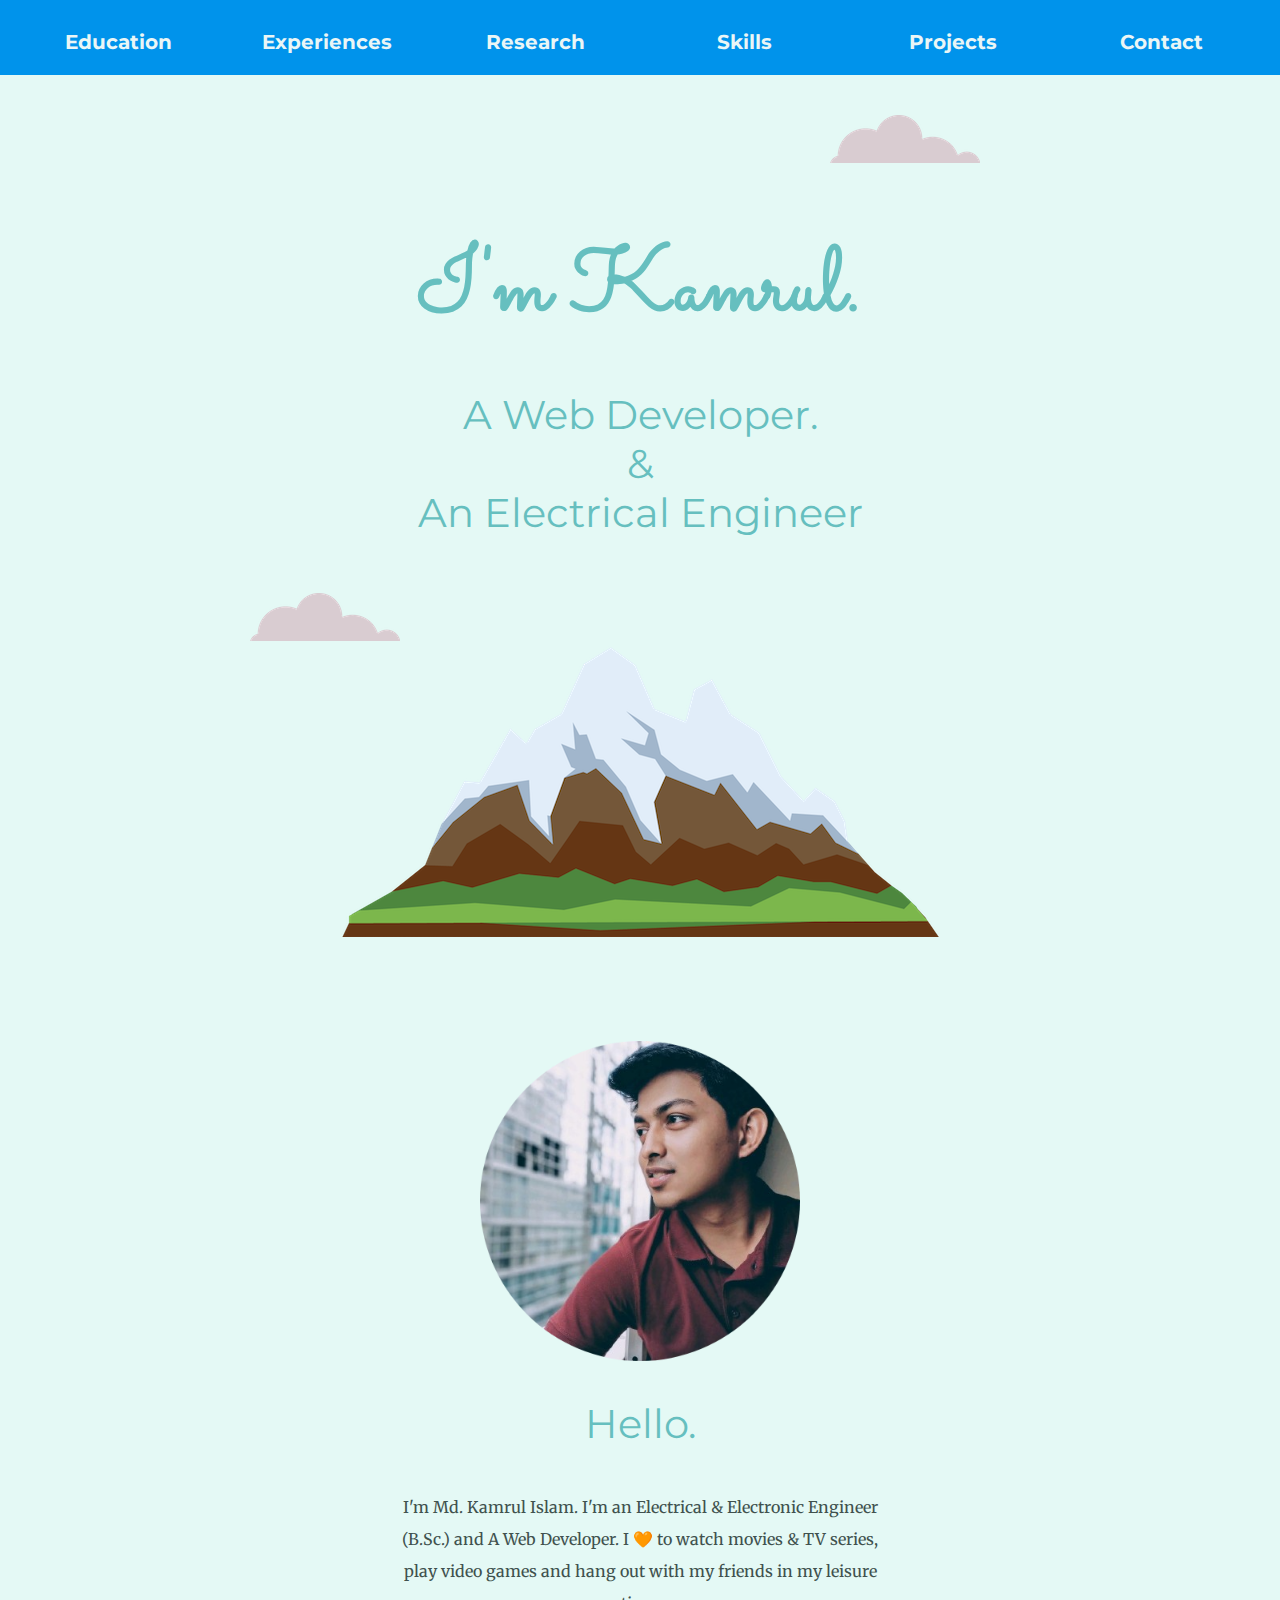
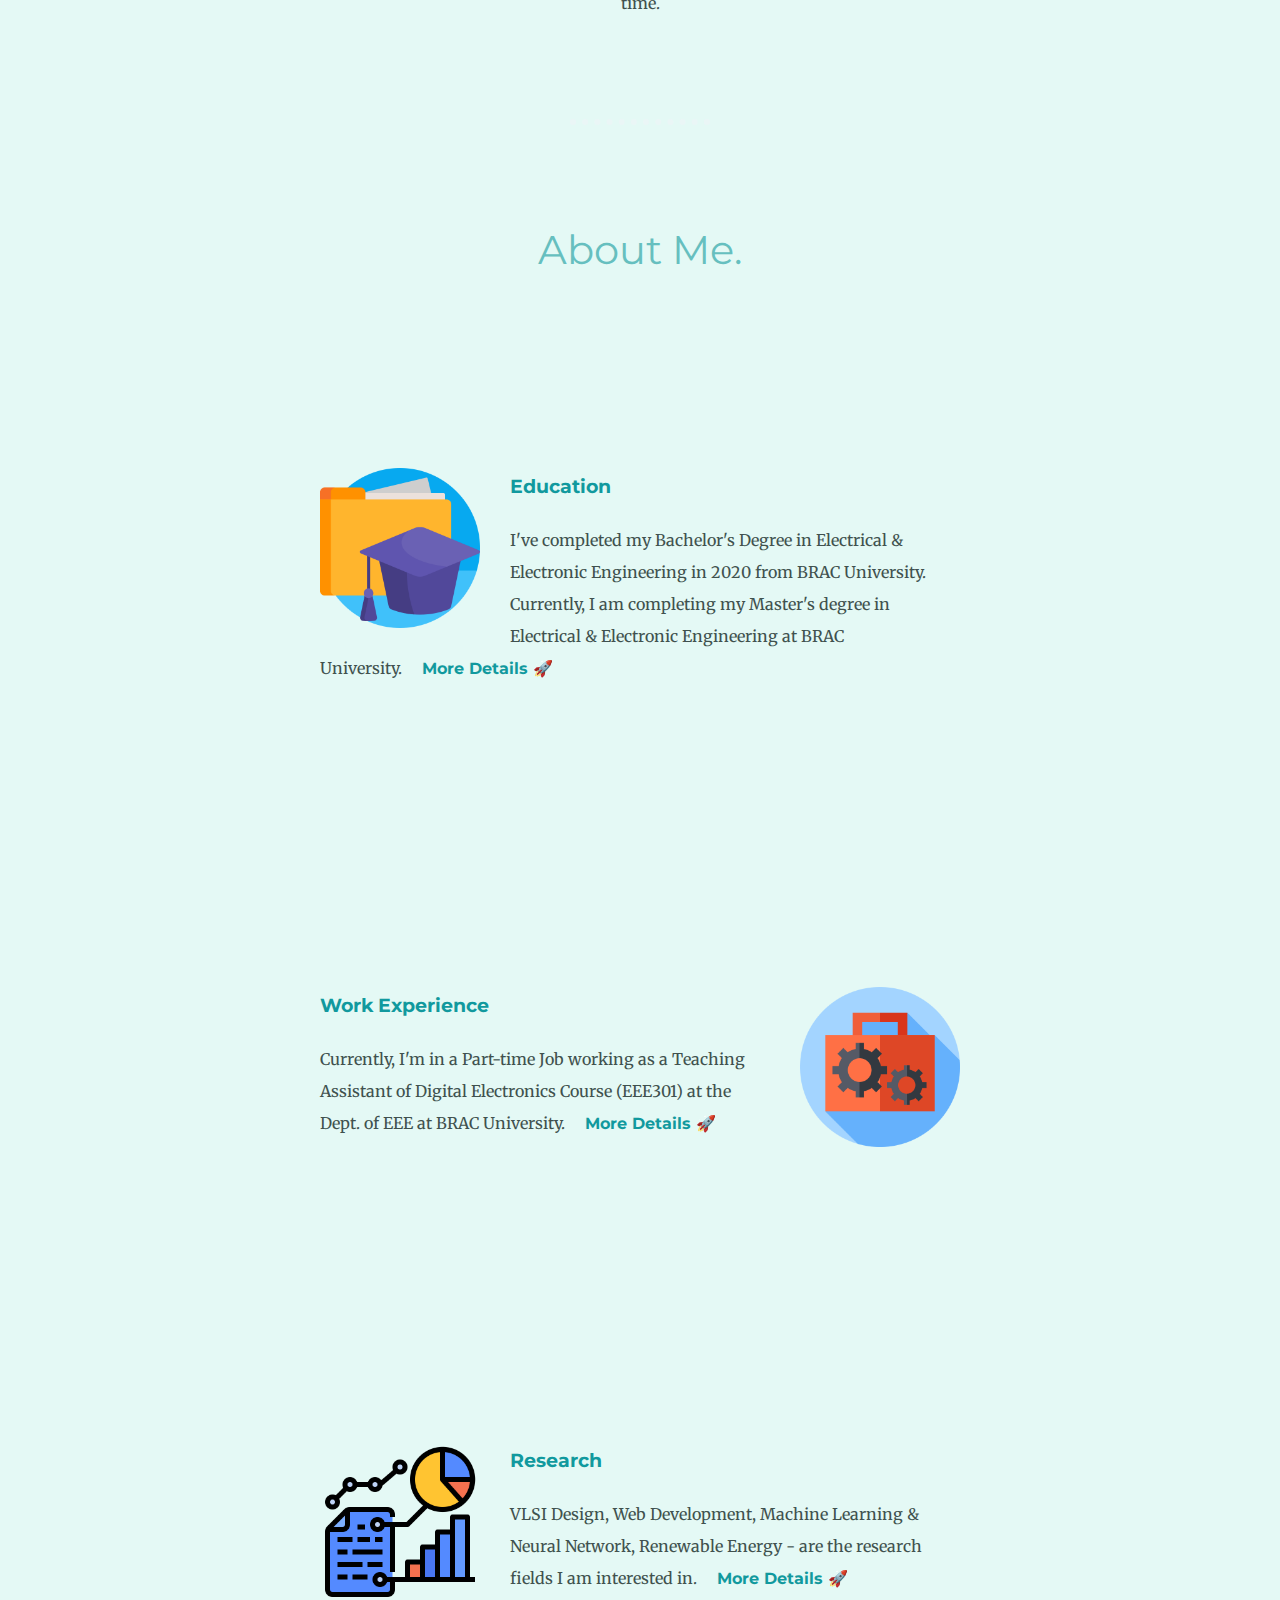
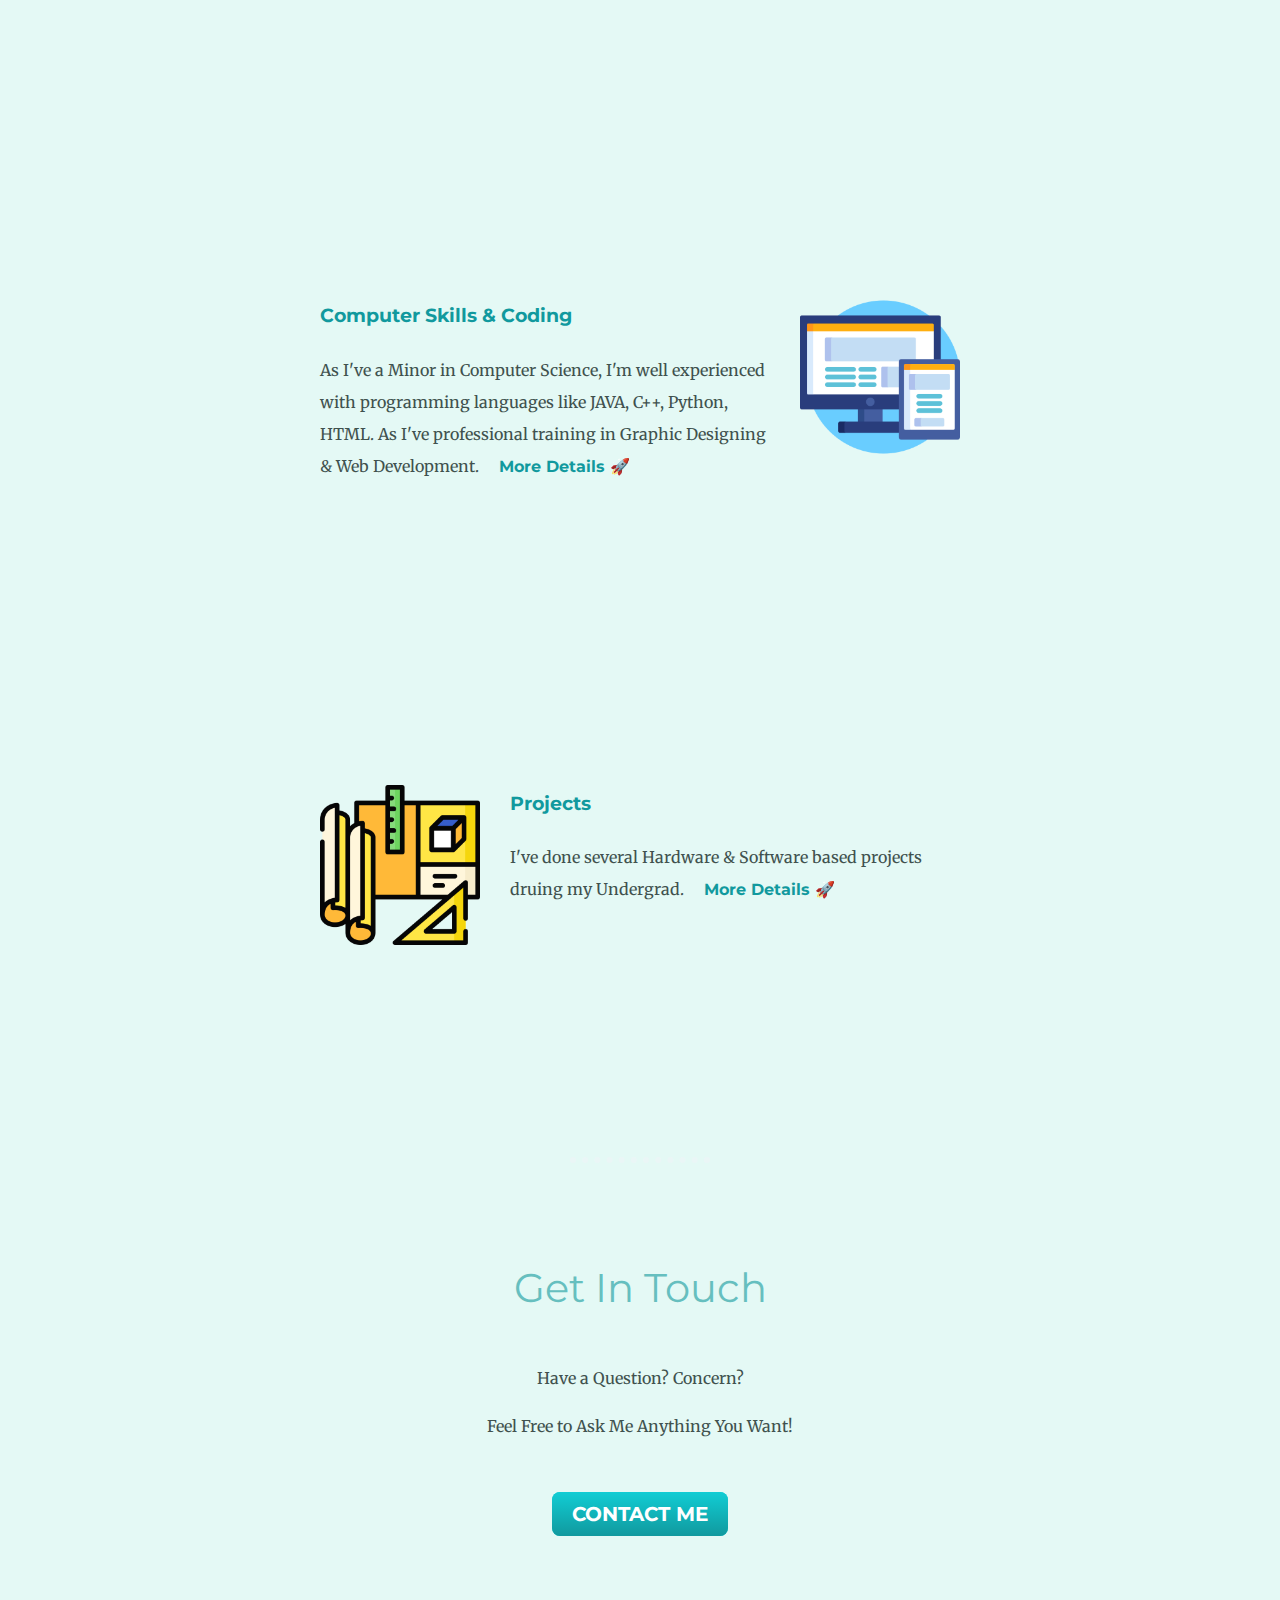
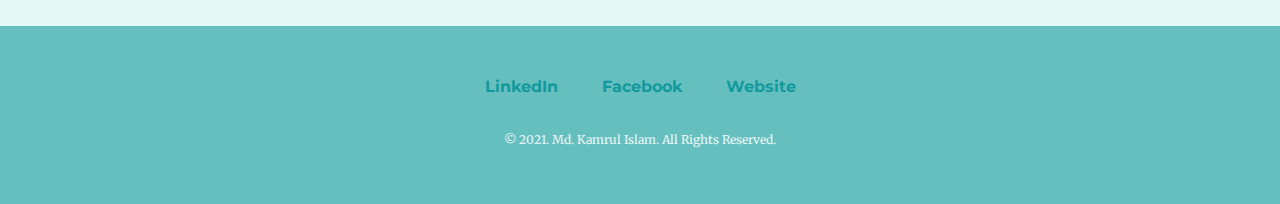
==== commit 7a54e3a2: "13th July 2021 Commit" ====
--- a/index.html
+++ b/index.html
@@ -11,9 +11,6 @@
   </head>
   <body>
     <div class="navigation-bar">
-      <div class="nav-obj">
-        <a class="nav-anchor" href="index.html">Home</a>
-      </div>
       <div class="nav-obj">
         <a class="nav-anchor" href="education.html">Education</a>
       </div>
@@ -29,21 +26,24 @@
       <div class="nav-obj">
         <a class="nav-anchor" href="projects.html">Projects</a>
       </div>
+      <div class="nav-obj">
+        <a class="nav-anchor" href="contact-me.html">Contact</a>
+      </div>
     </div>
 
     <div class="top-container">
       <img class="top-cloud" src="images/cloud.png" alt="cloud-img">
       <h1>I'm Kamrul.</h1>
-      <h2 class="bio">A Web Developer.</h2>
+      <h2 class="bio">A Web Developer.<br>&<br>An Electrical Engineer</h2>
       <img class="bot-cloud" src="images/cloud.png" alt="cloud-img">
       <img src="images/mountain.png" alt="mountain-img">
     </div>
 
     <div class="middle-container">
       <div class="profie">
-        <img class="my-pic" src="images/kamrul-img2.png" alt="">
+        <img class="my-pic"  onmouseout="this.src='images/kamrul-img2.png'" onmouseover="this.src='images/kamrul-img3.png'" alt="Kamrul's Profile Picture" src="images/kamrul-img2.png">
         <h2>Hello.</h2>
-        <p class="intro">I am An Electrical & Electronic Engineer (B.Sc.) and A Web Developer. I 🧡 to watch movies & TV series, play video games and hang out with my friends in my leisure time.</p>
+        <p class="intro">I'm Md. Kamrul Islam. I'm an Electrical & Electronic Engineer (B.Sc.) and A Web Developer. I 🧡 to watch movies & TV series, play video games and hang out with my friends in my leisure time.</p>
       </div>
 
       <hr>
@@ -54,35 +54,35 @@
           <div class="skill-row">
             <img class="edu-img" src="images/education.png" alt="">
             <h3>Education</h3>
-            <p>I've completed my Bachelor's Degree in Electrical & Electronic Engineering in 2020 from BRAC University. Currently, I am completing my Master's degree in Electrical & Electronic Engineering at BRAC University.<a class="mid-anchor" href="education.html">More Details</a></p>
+            <p>I've completed my Bachelor's Degree in Electrical & Electronic Engineering in 2020 from BRAC University. Currently, I am completing my Master's degree in Electrical & Electronic Engineering at BRAC University.<a class="mid-anchor" href="education.html">More Details 🚀</a></p>
           </div>
         </div>
         <div class="slot">
           <div class="skill-row">
             <img class="work-img" src="images/work.png" alt="">
             <h3>Work Experience</h3>
-            <p>Currently, I am in a Part-time Job working as a Teaching Assistant of Digital Electronics Course (EEE301) at the Dept. of EEE in BRAC University.<a class="mid-anchor" href="education.html">More Details</a></p>
+            <p>Currently, I'm in a Part-time Job working as a Teaching Assistant of Digital Electronics Course (EEE301) at the Dept. of EEE at BRAC University.<a class="mid-anchor" href="education.html">More Details 🚀</a></p>
           </div>
         </div>
         <div class="slot">
           <div class="skill-row">
             <img class="res-img" src="images/research.png" alt="">
             <h3>Research</h3>
-            <p>VLSI Design, Web Development, Machine Learning & Neural Network, Renewable Energy - are the research fields I am interested in.<a class="mid-anchor" href="education.html">More Details</a></p>
+            <p>VLSI Design, Web Development, Machine Learning & Neural Network, Renewable Energy - are the research fields I am interested in.<a class="mid-anchor" href="education.html">More Details 🚀</a></p>
           </div>
         </div>
         <div class="slot">
           <div class="skill-row">
             <img class="comp-img" src="images/computer.png" alt="">
             <h3>Computer Skills & Coding</h3>
-            <p>As I've a Minor in Computer Science, I'm well experienced with programming languages like JAVA, C++, Python, HTML. As I've professional training in Graphic Designing & Web Development.<a class="mid-anchor" href="education.html">More Details</a></p>
+            <p>As I've a Minor in Computer Science, I'm well experienced with programming languages like JAVA, C++, Python, HTML. As I've professional training in Graphic Designing & Web Development.<a class="mid-anchor" href="education.html">More Details 🚀</a></p>
           </div>
         </div>
         <div class="slot">
           <div class="skill-row">
             <img class="proj-img" src="images/project.png" alt="">
             <h3>Projects</h3>
-            <p>I've done several Hardware & Software based projects druing my Undergrad.<a class="mid-anchor" href="education.html">More Details</a></p>
+            <p>I've done several Hardware & Software based projects druing my Undergrad.<a class="mid-anchor" href="education.html">More Details 🚀</a></p>
           </div>
         </div>
       </div>
--- a/css/styles.css
+++ b/css/styles.css
@@ -117,7 +117,7 @@
 .slot:hover{
   padding-top: 1px;
   padding-bottom: 1px;
-  background-color: #EAF6F6;
+  background-color: #B8DFD8;
 }
 
 .skill-row{
--- a/css/contact-me-styles.css
+++ b/css/contact-me-styles.css
@@ -36,3 +36,11 @@
   text-decoration: none;
   font-weight: bold;
 }
+
+.contact-table{
+  text-align: left;
+}
+
+body{
+  background-color: #E4F9F5;
+}
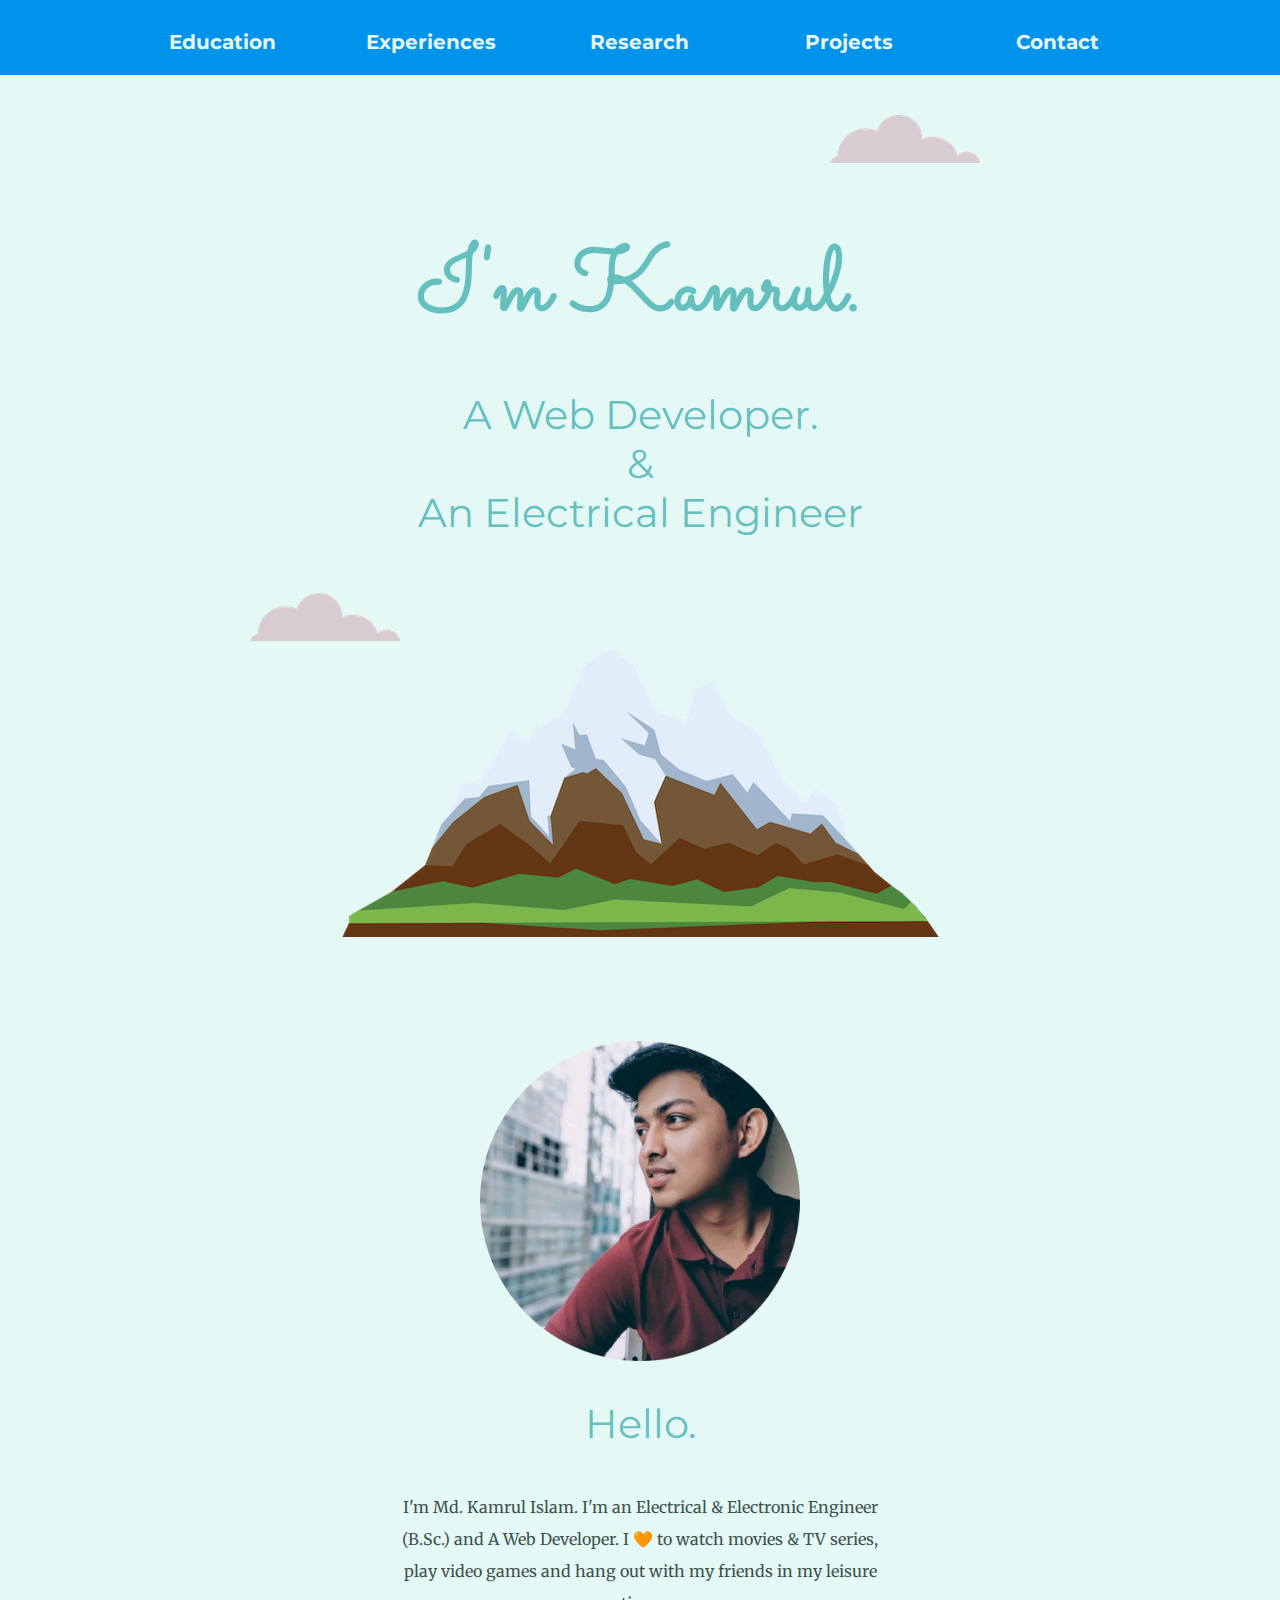
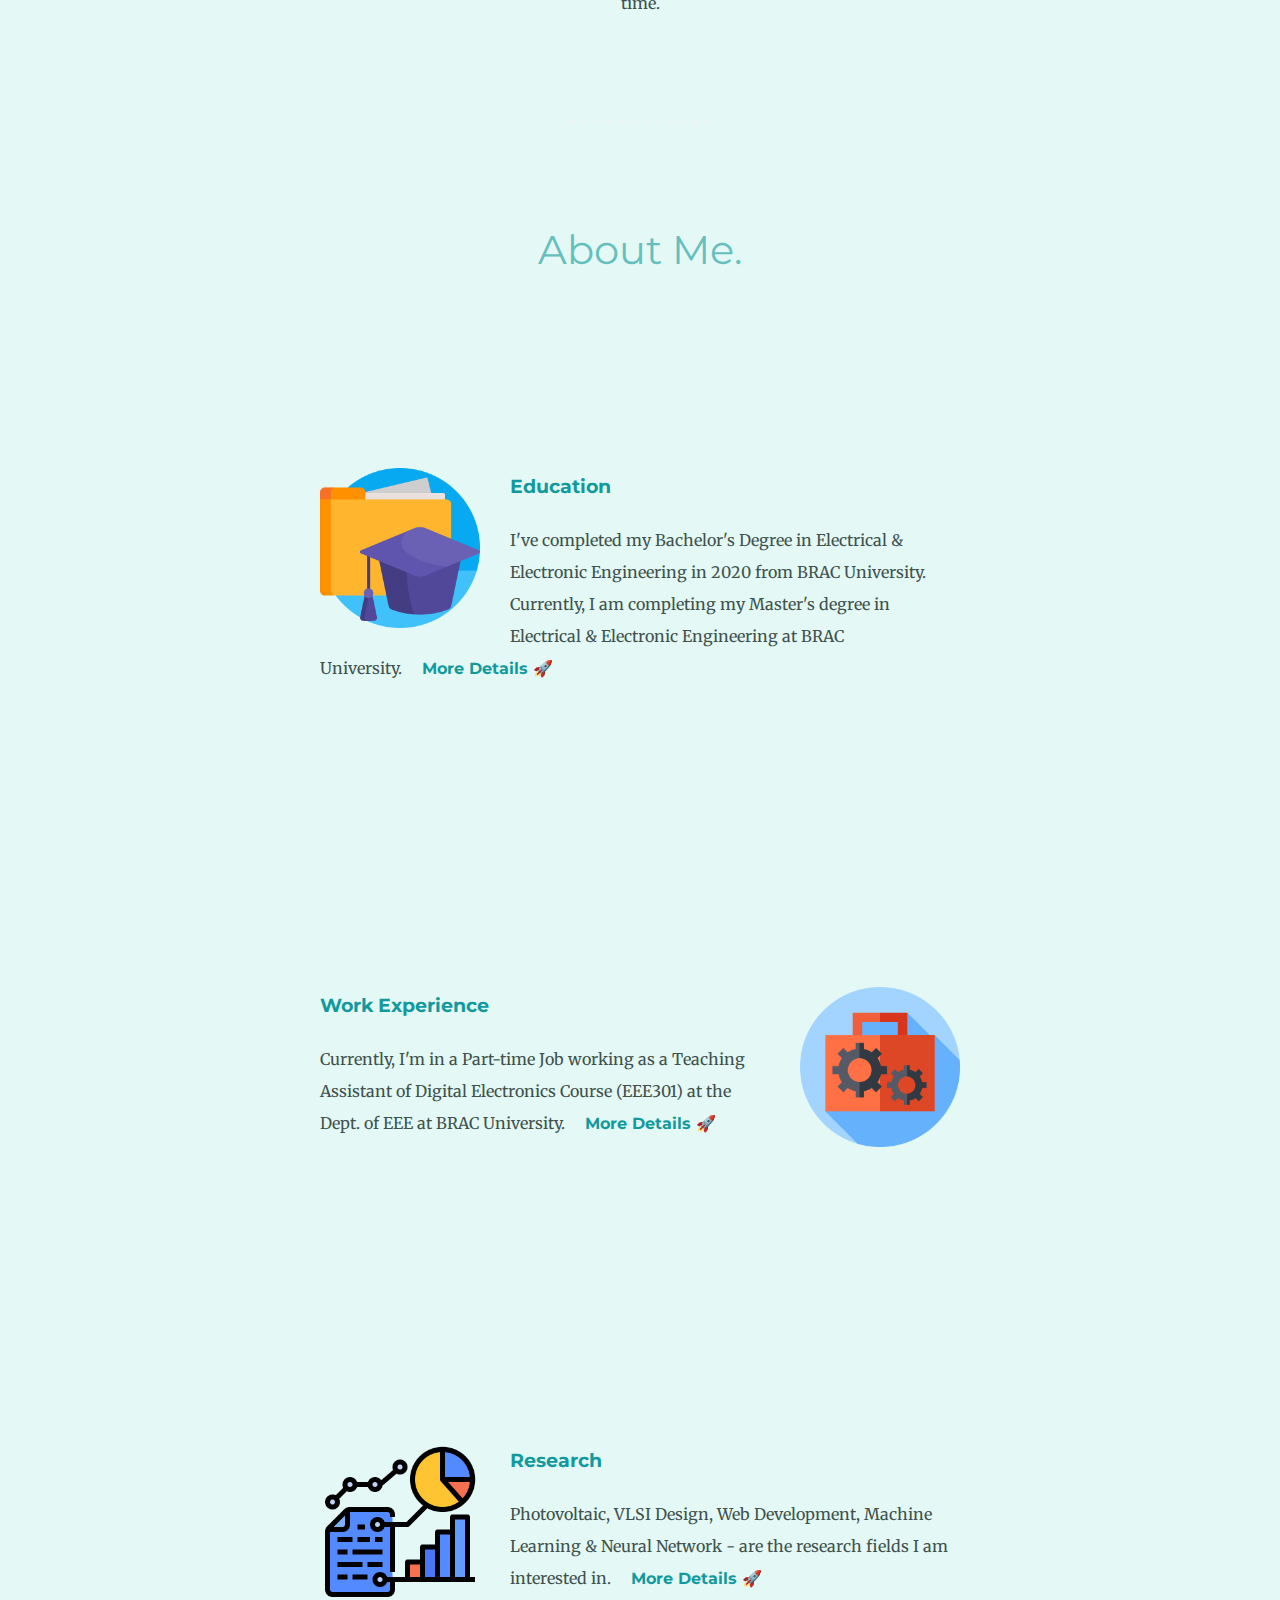
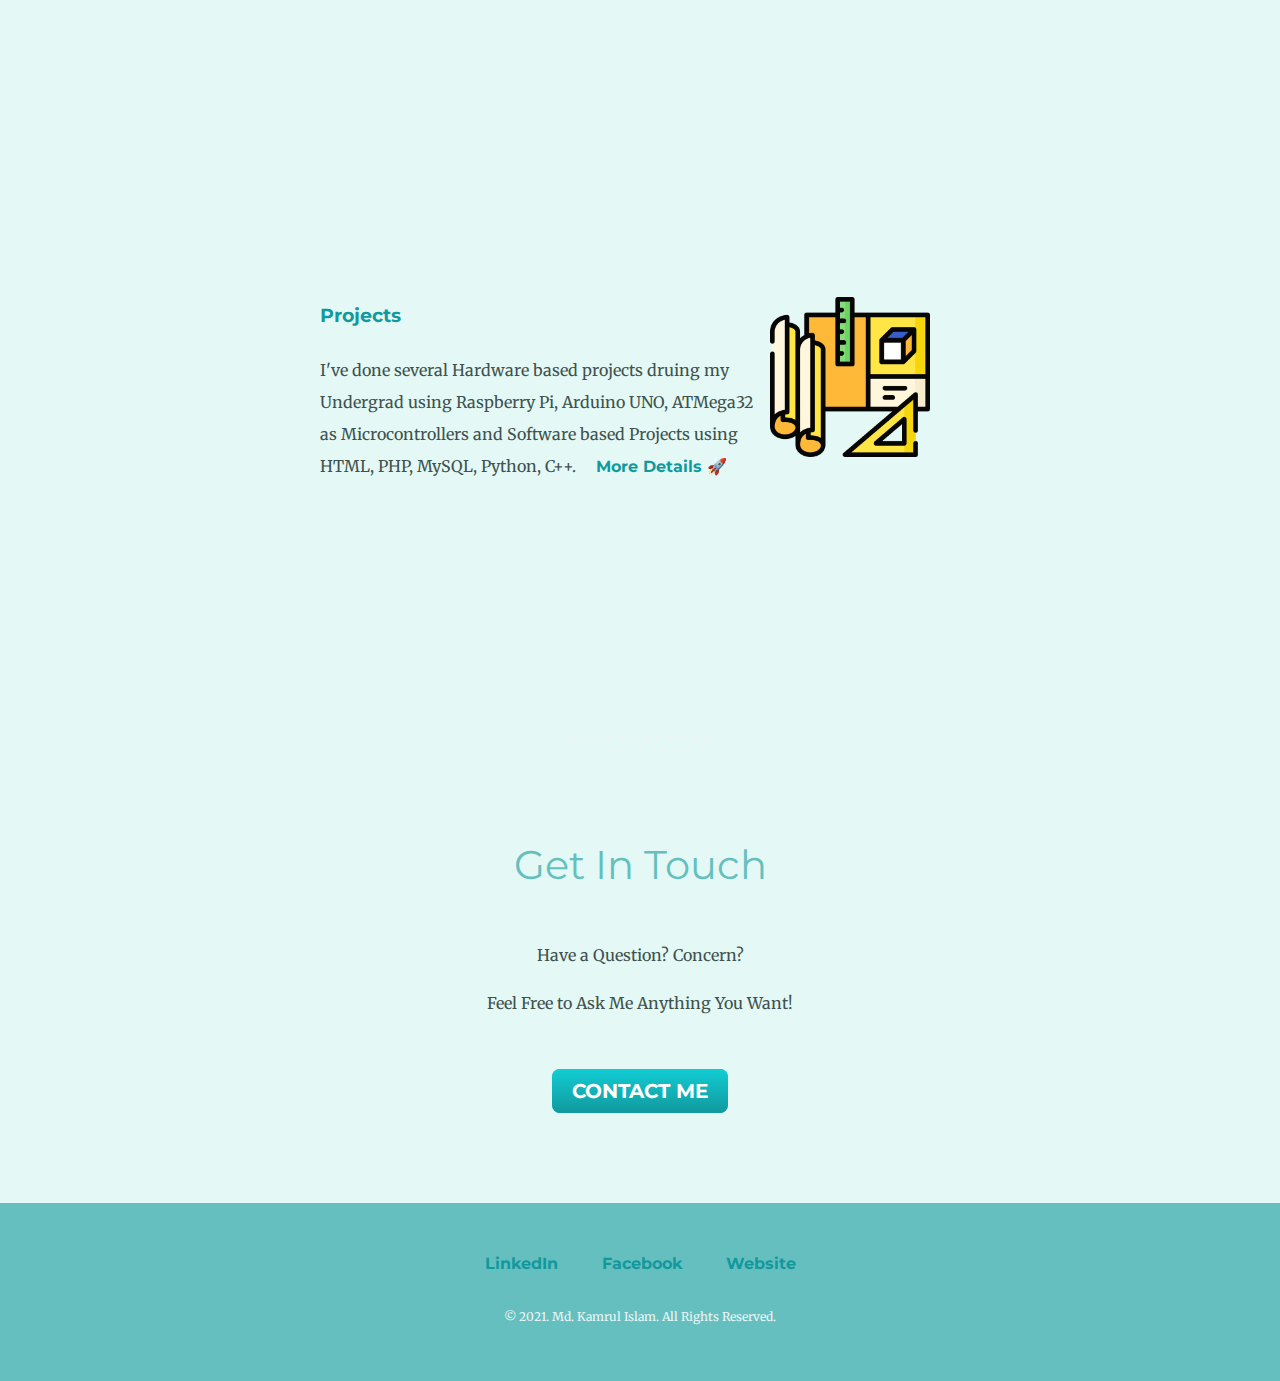
==== commit d52427a5: "14th July 2021 Commit" ====
--- a/index.html
+++ b/index.html
@@ -19,9 +19,6 @@
       </div>
       <div class="nav-obj">
         <a class="nav-anchor" href="research.html">Research</a>
-      </div>
-      <div class="nav-obj">
-        <a class="nav-anchor" href="skills.html">Skills</a>
       </div>
       <div class="nav-obj">
         <a class="nav-anchor" href="projects.html">Projects</a>
@@ -68,21 +65,14 @@
           <div class="skill-row">
             <img class="res-img" src="images/research.png" alt="">
             <h3>Research</h3>
-            <p>VLSI Design, Web Development, Machine Learning & Neural Network, Renewable Energy - are the research fields I am interested in.<a class="mid-anchor" href="education.html">More Details 🚀</a></p>
-          </div>
-        </div>
-        <div class="slot">
-          <div class="skill-row">
-            <img class="comp-img" src="images/computer.png" alt="">
-            <h3>Computer Skills & Coding</h3>
-            <p>As I've a Minor in Computer Science, I'm well experienced with programming languages like JAVA, C++, Python, HTML. As I've professional training in Graphic Designing & Web Development.<a class="mid-anchor" href="education.html">More Details 🚀</a></p>
+            <p>Photovoltaic, VLSI Design, Web Development, Machine Learning & Neural Network - are the research fields I am interested in.<a class="mid-anchor" href="education.html">More Details 🚀</a></p>
           </div>
         </div>
         <div class="slot">
           <div class="skill-row">
             <img class="proj-img" src="images/project.png" alt="">
             <h3>Projects</h3>
-            <p>I've done several Hardware & Software based projects druing my Undergrad.<a class="mid-anchor" href="education.html">More Details 🚀</a></p>
+            <p>I've done several Hardware based projects druing my Undergrad using Raspberry Pi, Arduino UNO, ATMega32 as Microcontrollers and Software based Projects using HTML, PHP, MySQL, Python, C++.<a class="mid-anchor" href="education.html">More Details 🚀</a></p>
           </div>
         </div>
       </div>
--- a/css/styles.css
+++ b/css/styles.css
@@ -145,14 +145,8 @@
   margin-right: 30px;
 }
 
-.comp-img{
+.proj-img{
   float: right;
-  width: 25%;
-  margin-left: 30px;
-}
-
-.proj-img{
-  float: left;
   width: 25%;
   margin-right: 30px;
 }
